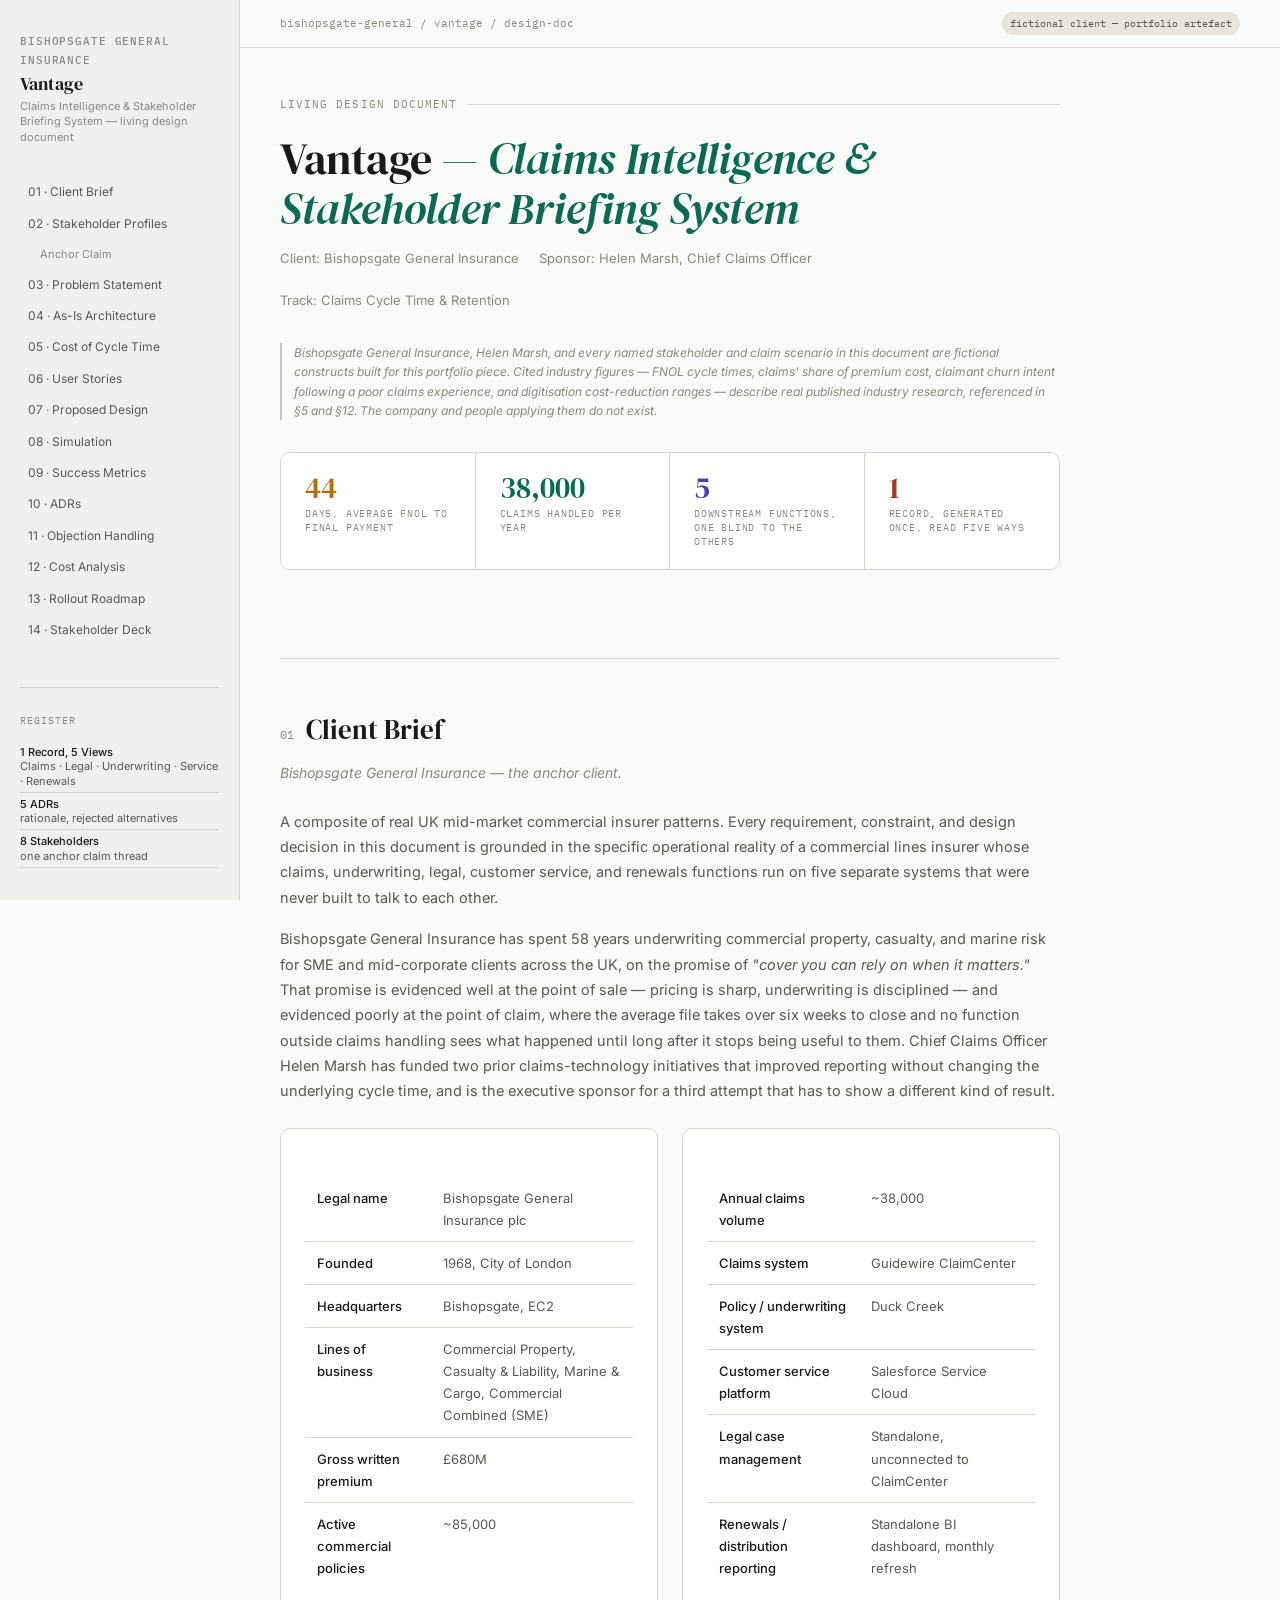
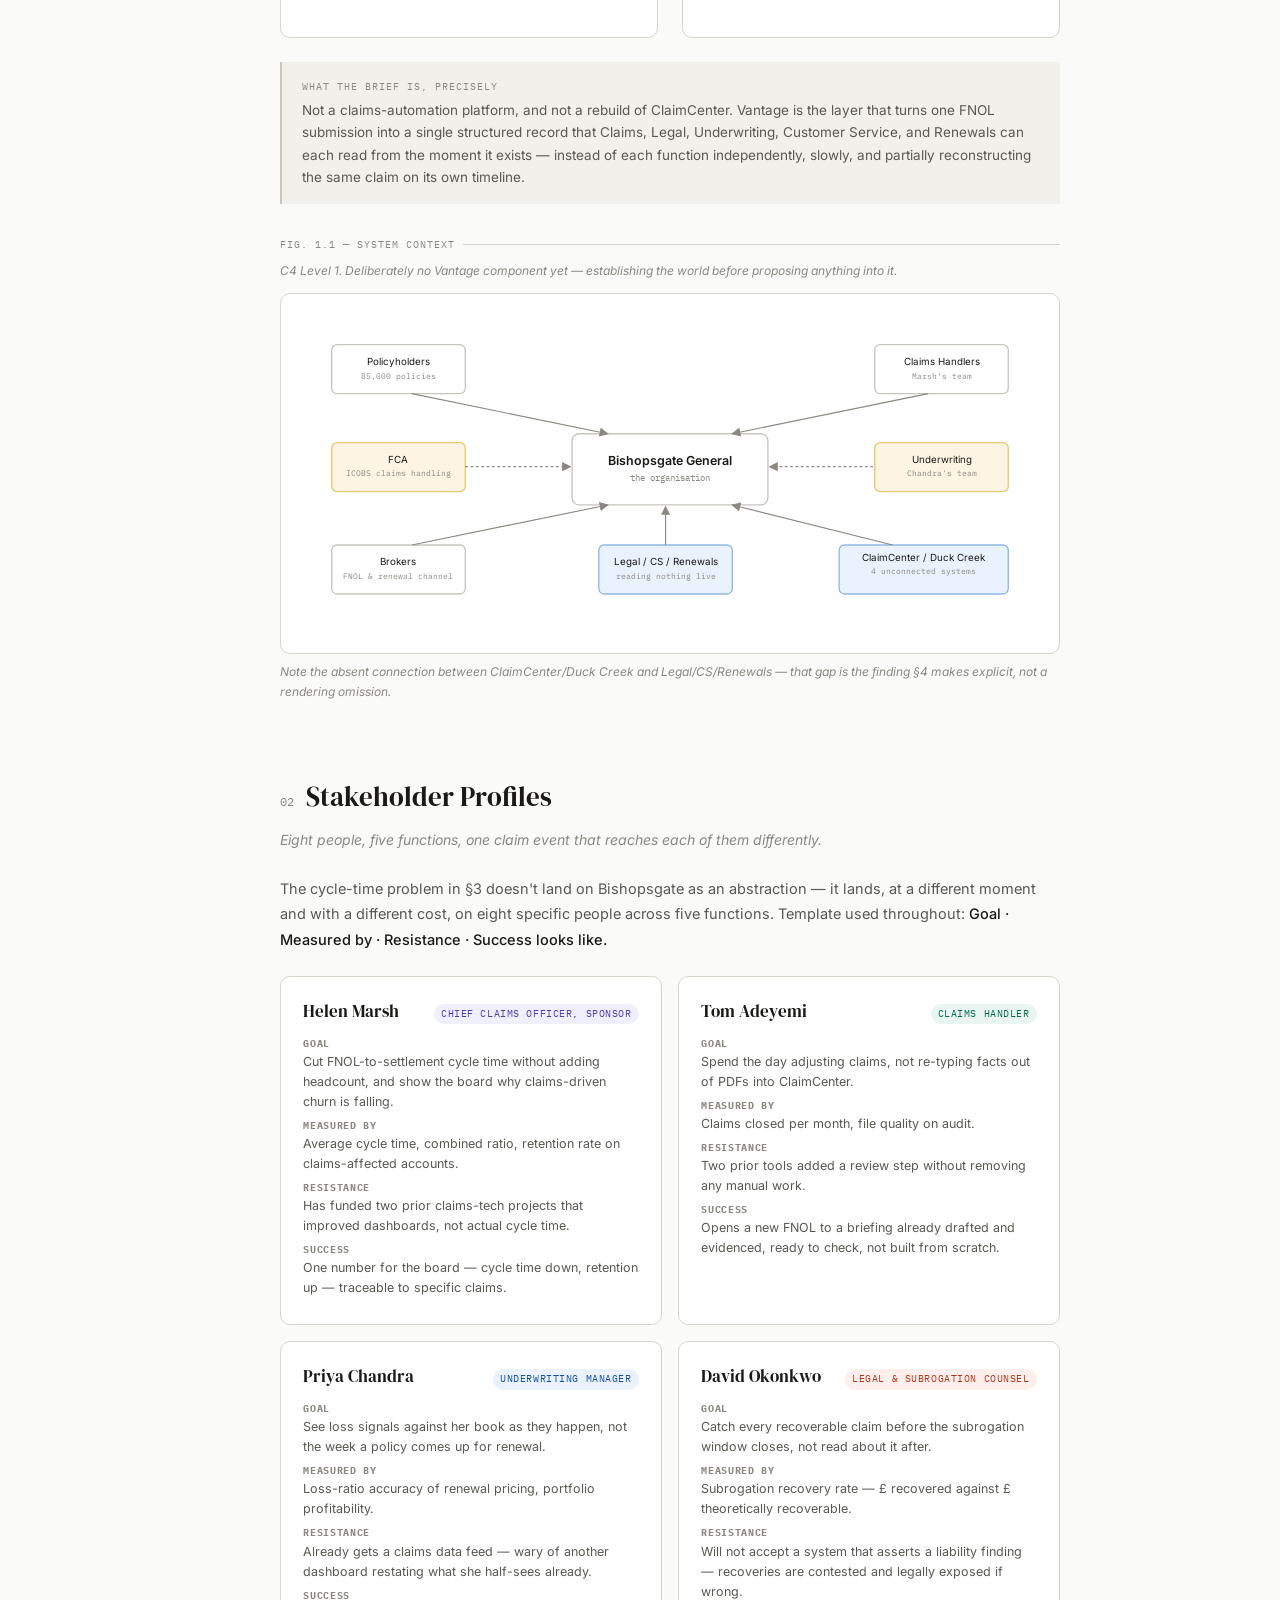
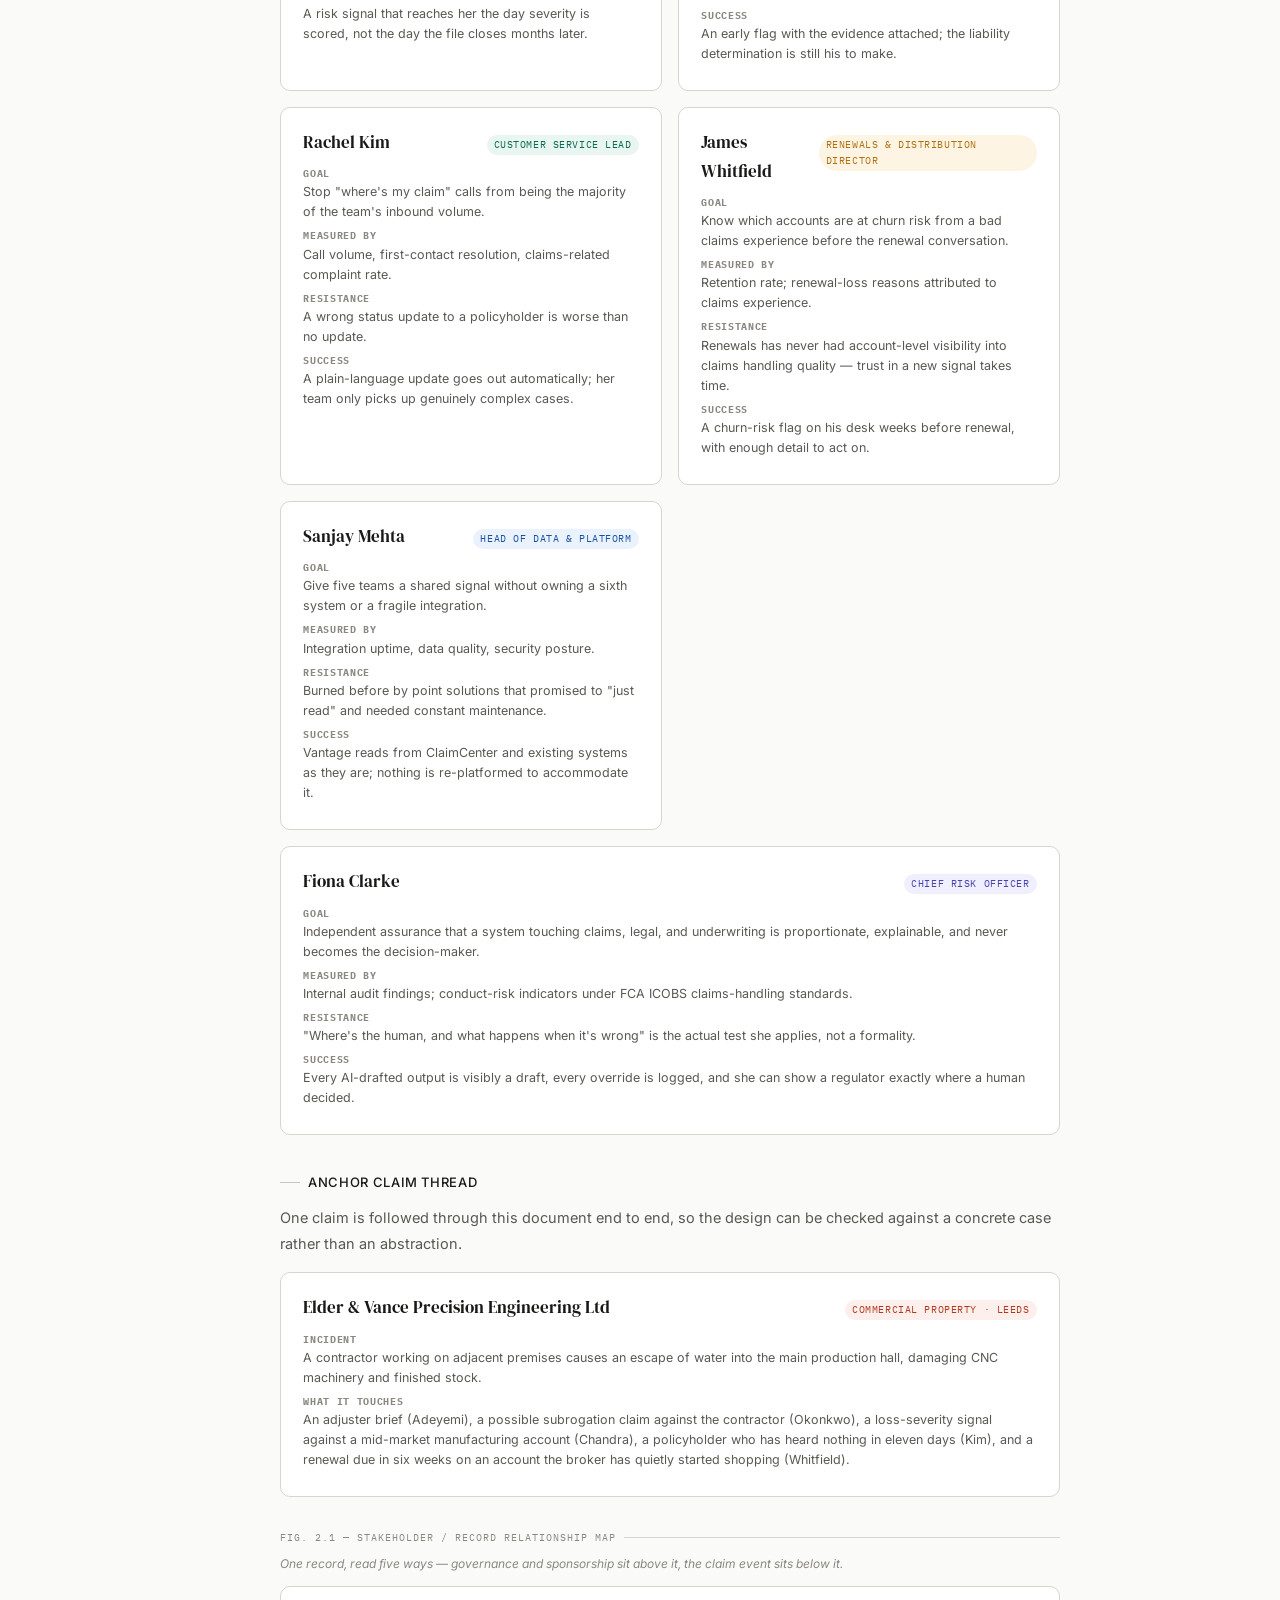
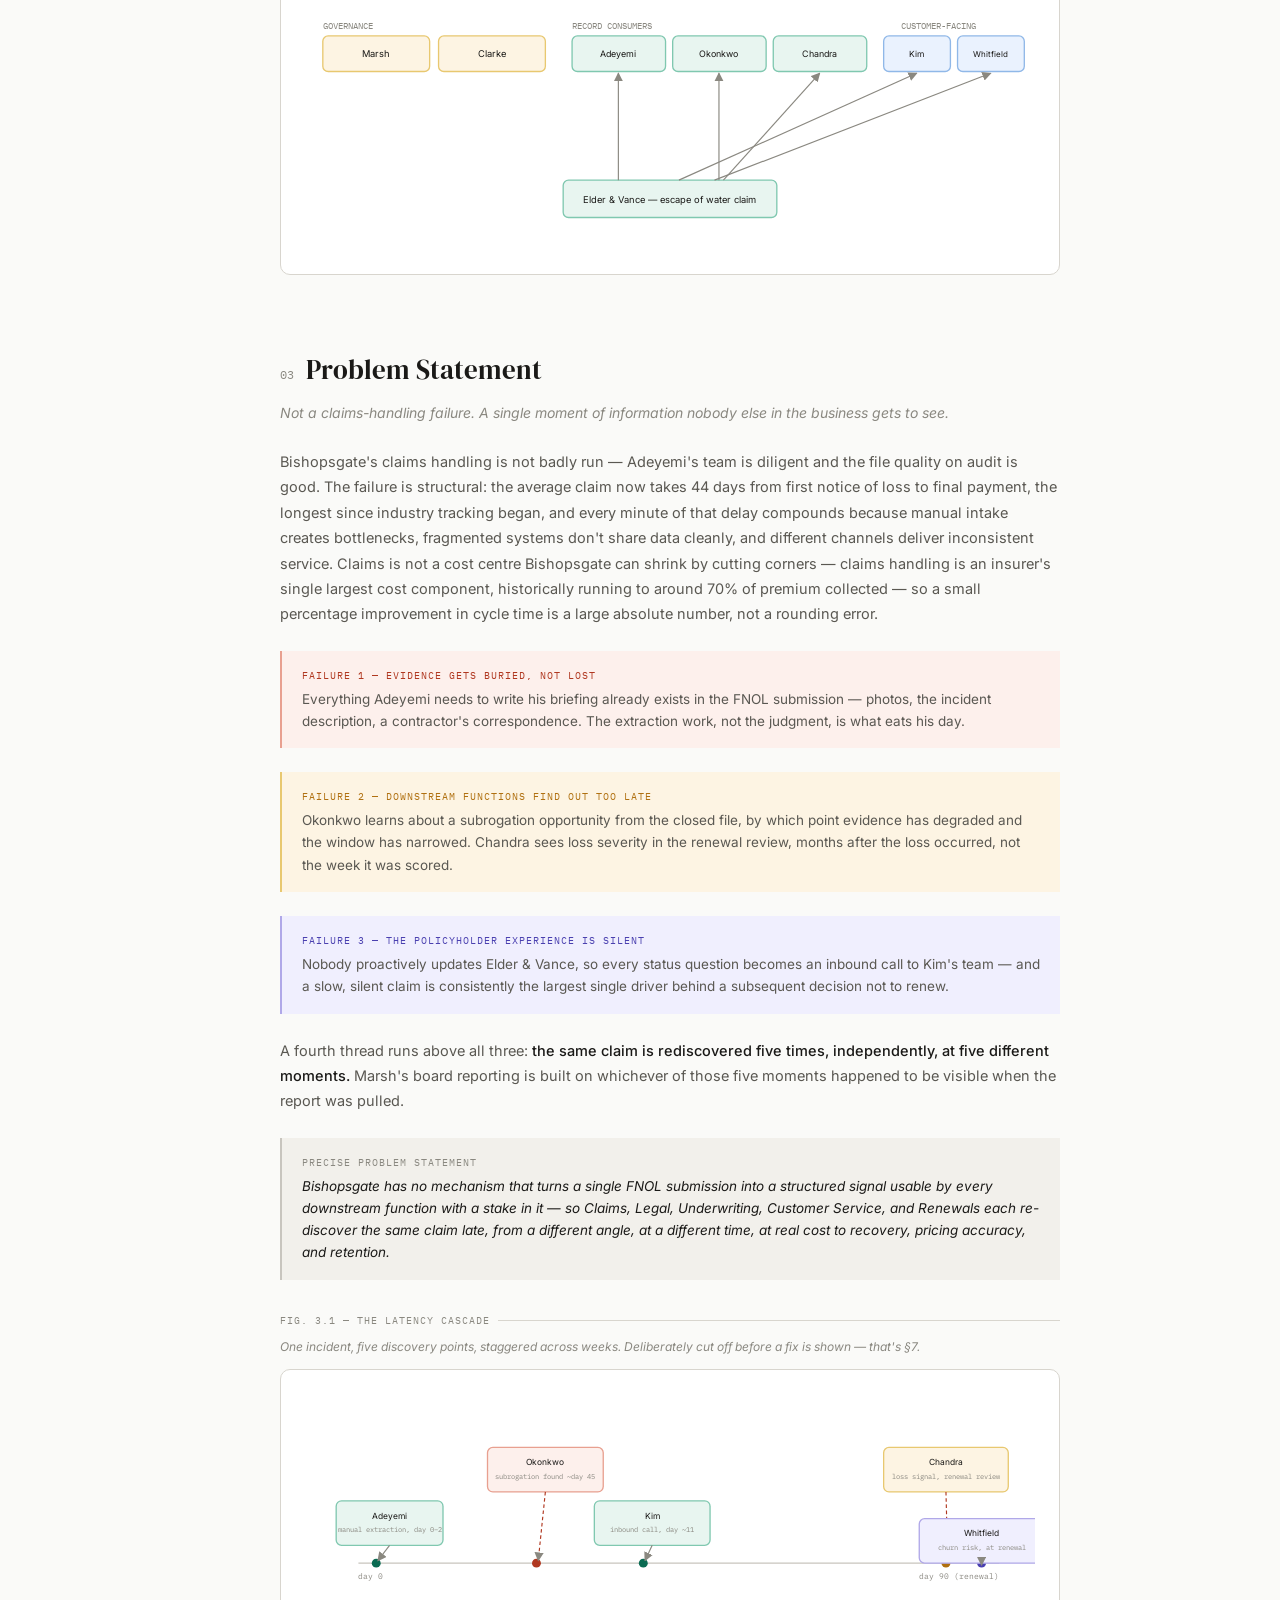
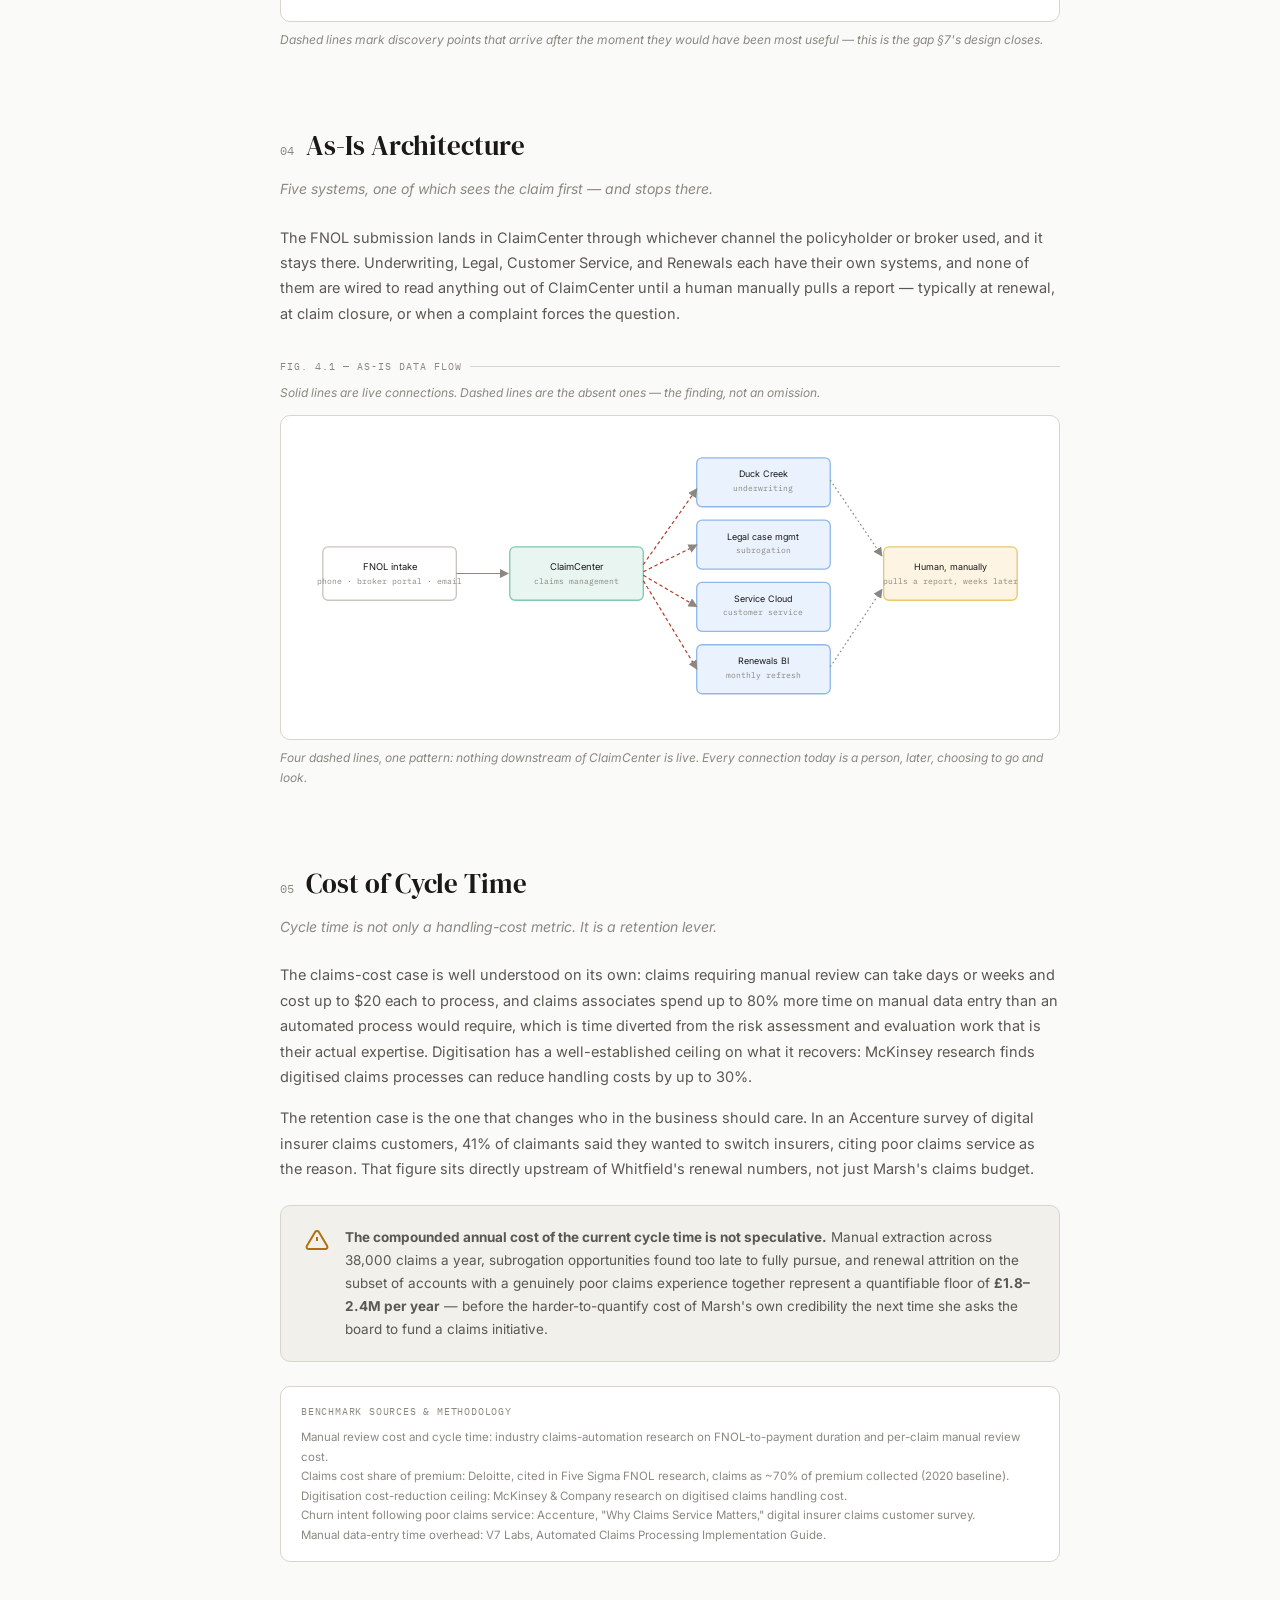
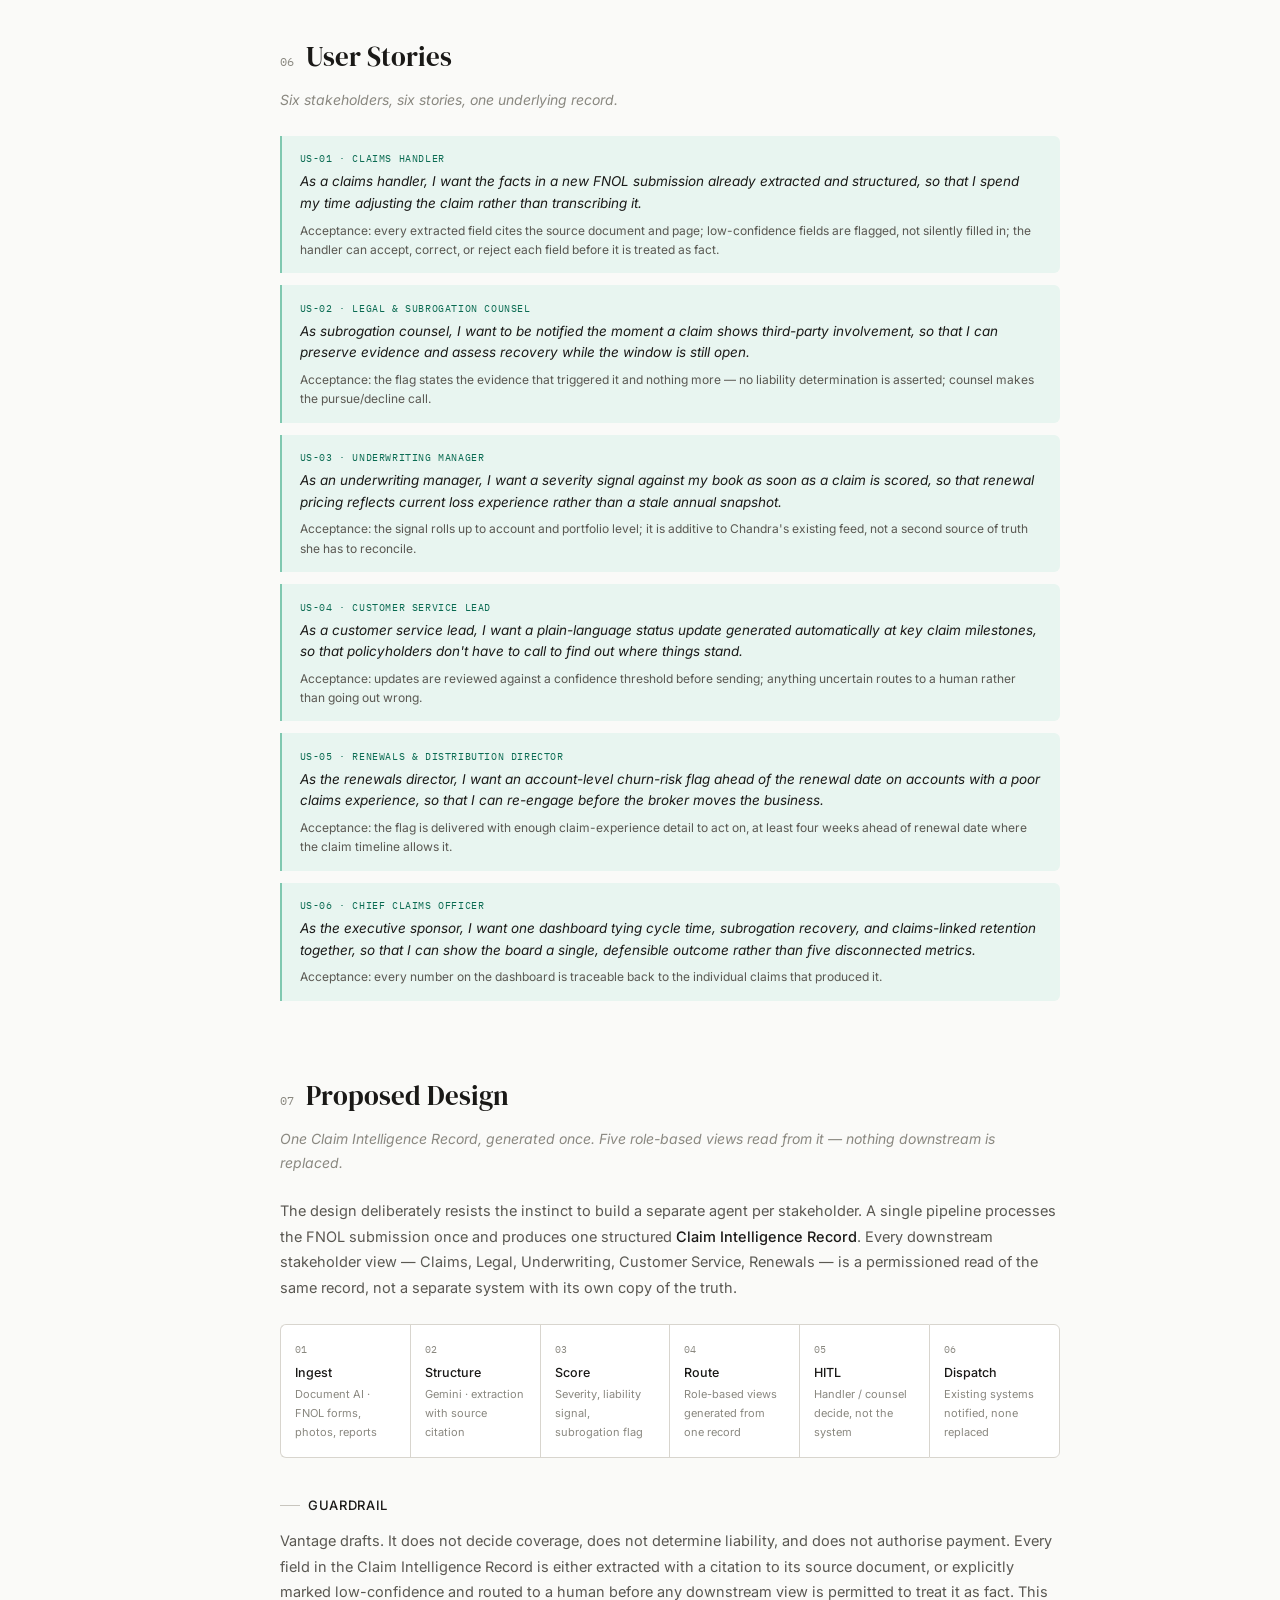
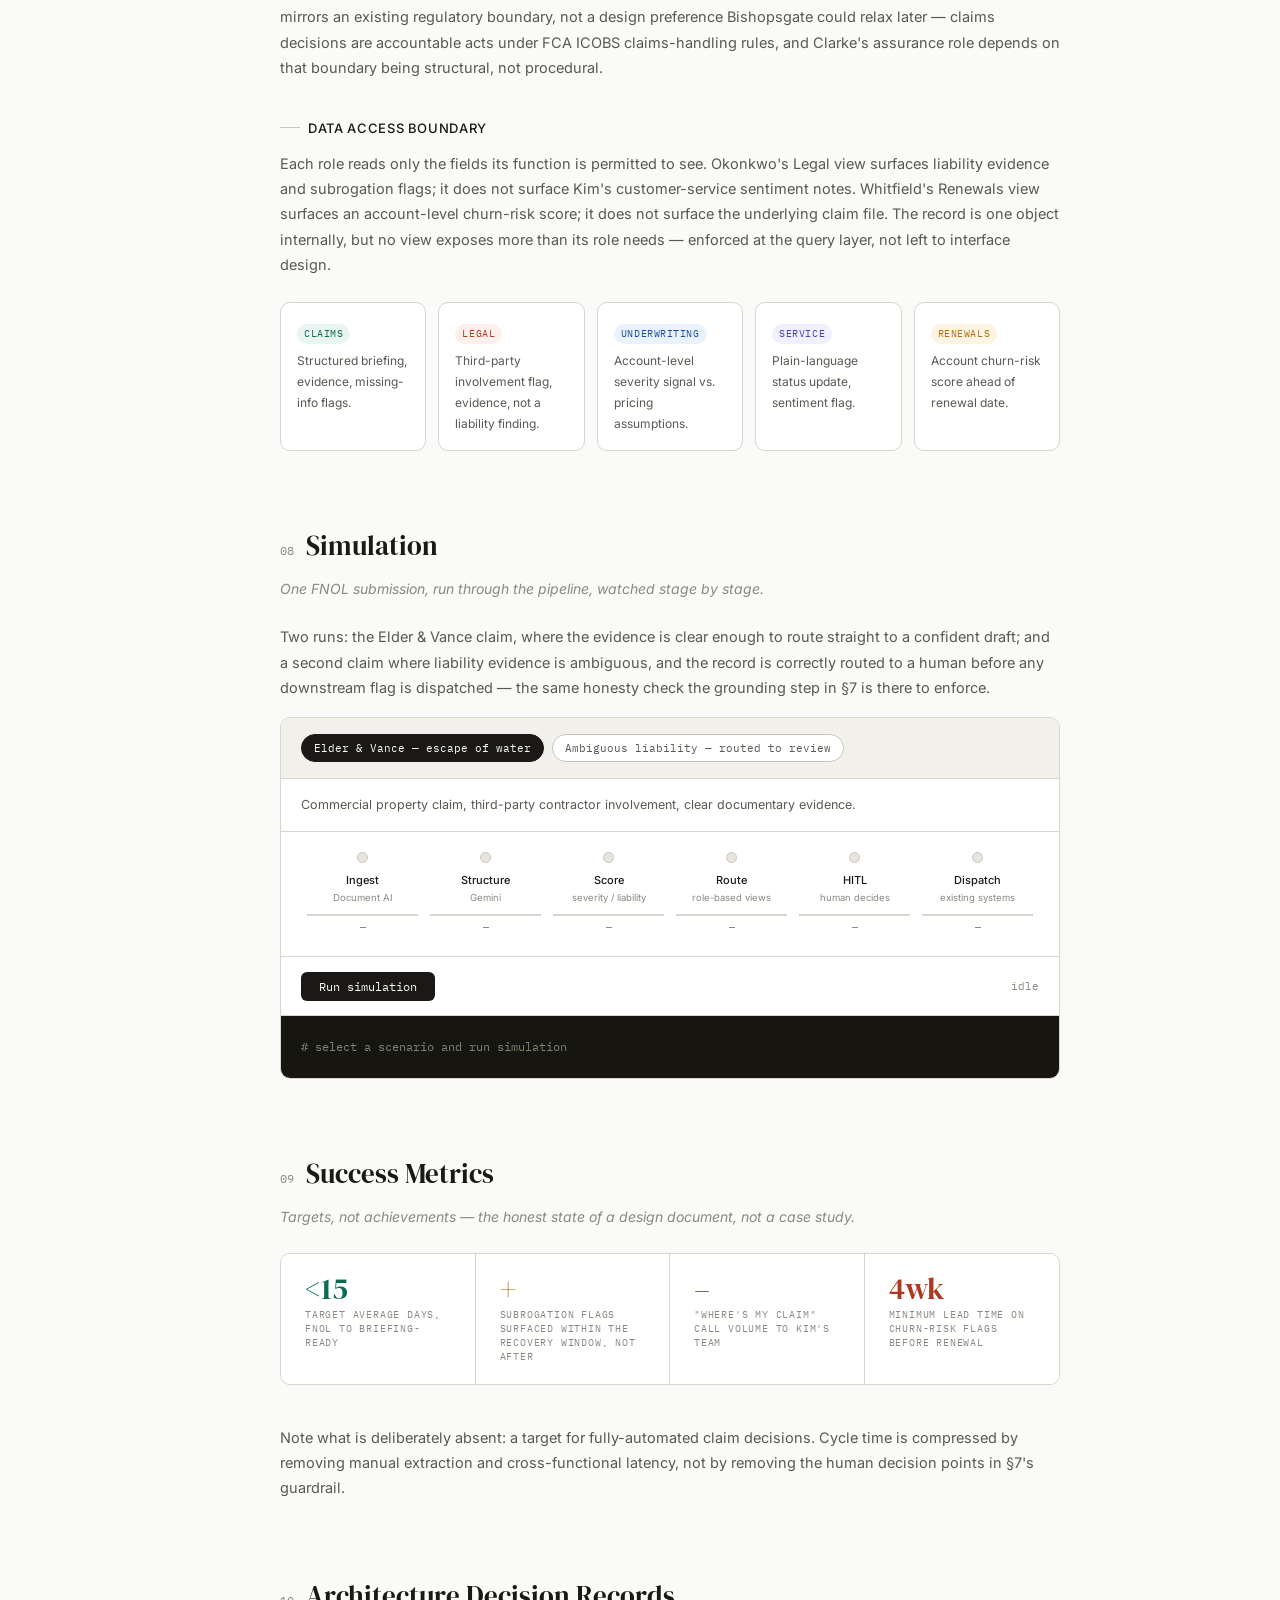
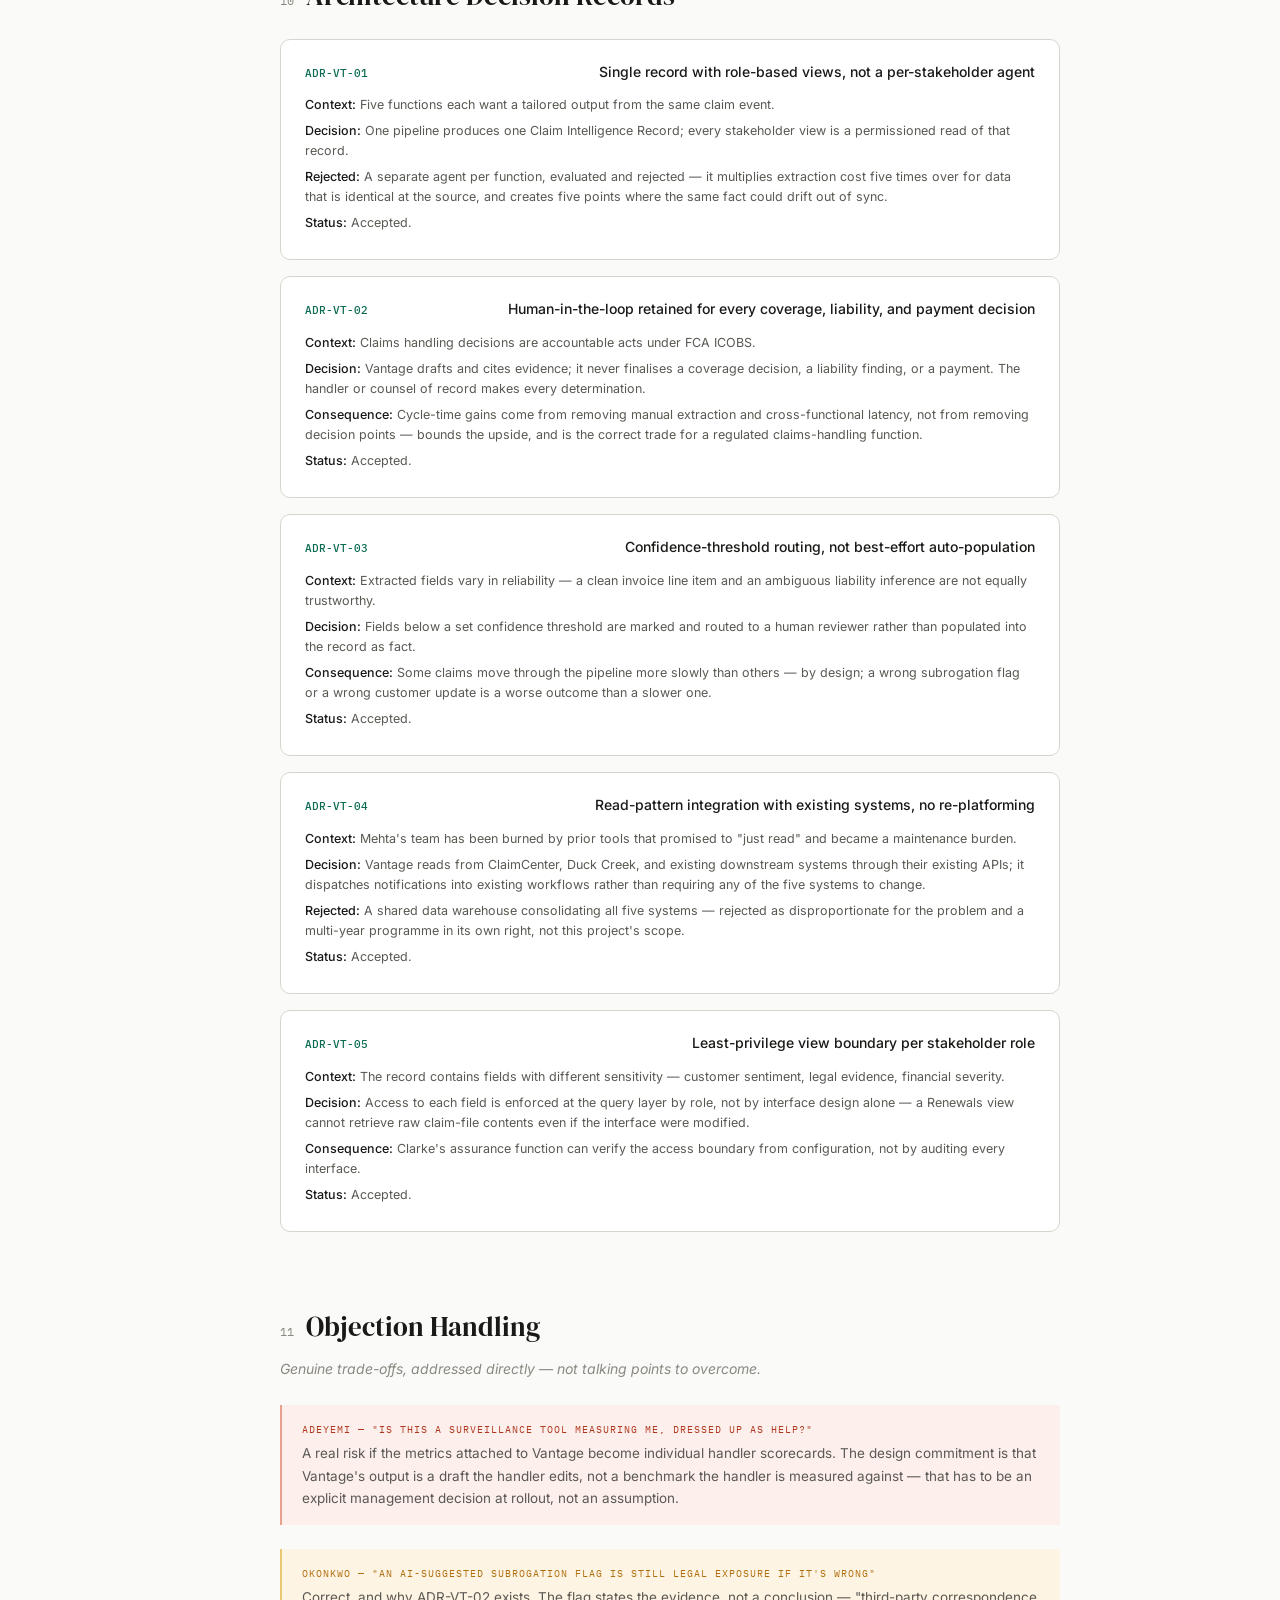
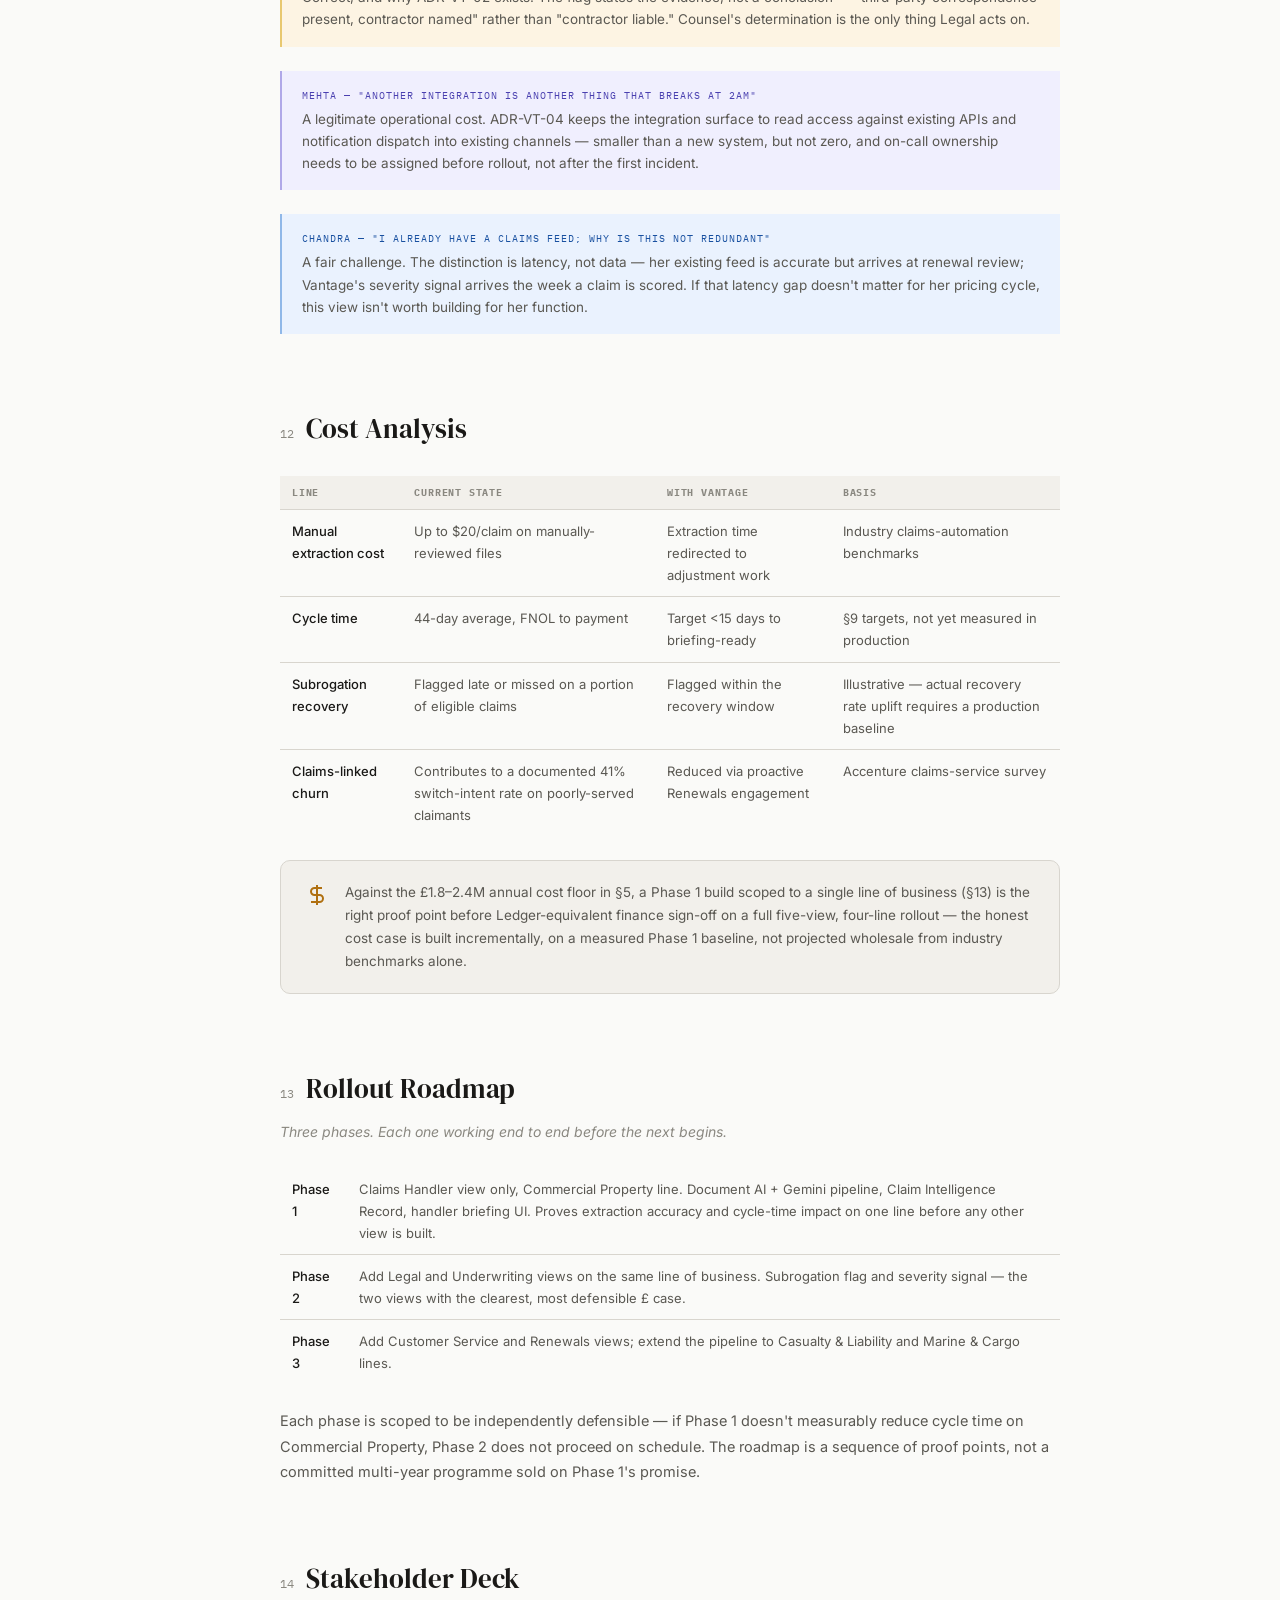
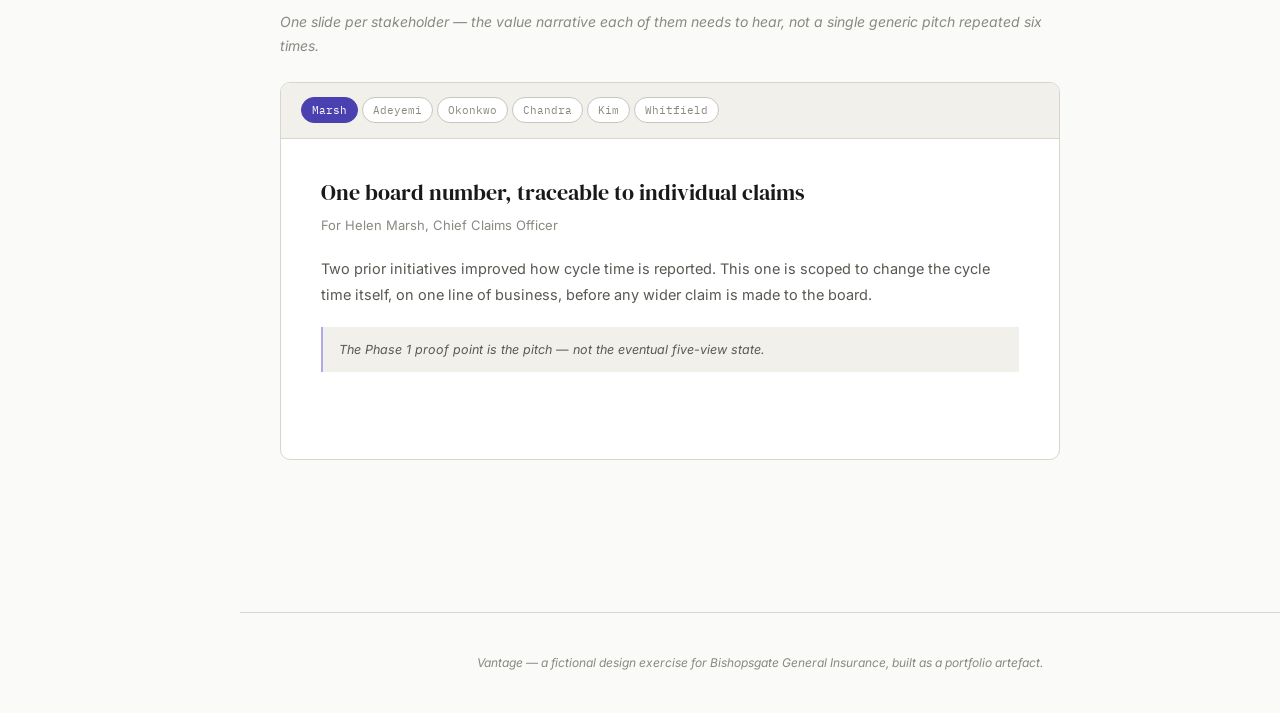
==== index.html @ 404e110b "update index" ====
<!DOCTYPE html>
<html lang="en">
<head>
<meta charset="UTF-8"/>
<meta name="viewport" content="width=device-width, initial-scale=1.0"/>
<title>Vantage — Claims Intelligence &amp; Stakeholder Briefing System for Bishopsgate General Insurance</title>
<link rel="preconnect" href="https://fonts.googleapis.com"/>
<link rel="preconnect" href="https://fonts.gstatic.com" crossorigin/>
<link href="https://fonts.googleapis.com/css2?family=DM+Serif+Display:ital@0;1&family=IBM+Plex+Mono:wght@400;500&family=Inter:wght@400;500&display=swap" rel="stylesheet"/>
<style>
:root {
  --bg: #fafaf8; --bg2: #f2f0eb; --bg3: #e8e5de;
  --text: #1a1917; --text2: #5a5852; --text3: #8a8880;
  --border: #d8d5ce; --border2: #c8c5be;
  --amber: #b07010; --amber-bg: #fdf4e3; --amber-border: #e8c870;
  --teal: #0a6b52; --teal-bg: #e8f5f0; --teal-border: #80c8b0;
  --purple: #4a40b0; --purple-bg: #f0effe; --purple-border: #b0a8e8;
  --coral: #b03820; --coral-bg: #fdf0ec; --coral-border: #e8a090;
  --blue: #1850a0; --blue-bg: #eaf2fe; --blue-border: #90b8e8;
  --serif: 'DM Serif Display', Georgia, serif;
  --mono: 'IBM Plex Mono', monospace;
  --sans: 'Inter', system-ui, sans-serif;
  --r: 6px; --r-lg: 10px;
}
* { box-sizing: border-box; margin: 0; padding: 0; }
body { font-family: var(--sans); background: var(--bg); color: var(--text); font-size: 15px; line-height: 1.7; }
.page-wrap { display: grid; grid-template-columns: 240px 1fr; min-height: 100vh; }

/* SIDEBAR */
.sidebar { position: sticky; top: 0; height: 100vh; overflow-y: auto; background: var(--bg2); border-right: 1px solid var(--border); padding: 2rem 1.25rem; display: flex; flex-direction: column; gap: 0; }
.sidebar-logo { font-family: var(--mono); font-size: 11px; font-weight: 500; color: var(--text3); letter-spacing: 0.08em; text-transform: uppercase; margin-bottom: 0.25rem; }
.sidebar-project { font-family: var(--serif); font-size: 18px; color: var(--text); margin-bottom: 0.25rem; line-height: 1.2; }
.sidebar-sub { font-size: 11px; color: var(--text3); margin-bottom: 2rem; line-height: 1.4; }
.sidebar-nav { list-style: none; display: flex; flex-direction: column; gap: 1px; }
.sidebar-nav a { display: block; font-size: 12px; color: var(--text2); text-decoration: none; padding: 5px 8px; border-radius: var(--r); transition: background 0.15s, color 0.15s; }
.sidebar-nav a:hover { background: var(--bg3); color: var(--text); }
.sidebar-nav a.active { background: var(--text); color: var(--bg); }
.sidebar-nav .sub { padding-left: 20px; font-size: 11px; color: var(--text3); }
.sidebar-nav .sub:hover { color: var(--text2); }
.sidebar-divider { height: 1px; background: var(--border); margin: 1rem 0; }
.stack-block { margin-top: auto; padding-top: 1.5rem; border-top: 1px solid var(--border); }
.stack-title { font-family: var(--mono); font-size: 10px; text-transform: uppercase; letter-spacing: 0.1em; color: var(--text3); margin-bottom: 0.75rem; }
.stack-item { font-size: 11px; color: var(--text2); padding: 4px 0; border-bottom: 1px solid var(--border); line-height: 1.3; }
.stack-item strong { display: block; color: var(--text); font-weight: 500; font-size: 11px; }

/* MAIN */
.main { padding: 0; }
.topbar { display: flex; align-items: center; justify-content: space-between; padding: 0.75rem 2.5rem; border-bottom: 1px solid var(--border); position: sticky; top: 0; background: rgba(250,250,248,0.95); backdrop-filter: blur(8px); z-index: 100; }
.topbar-breadcrumb { font-family: var(--mono); font-size: 11px; color: var(--text3); }
.topbar-right { display: flex; align-items: center; gap: 16px; }
.topbar-tag { font-family: var(--mono); font-size: 10px; padding: 3px 8px; background: var(--bg3); border-radius: 99px; color: var(--text2); }

.content { padding: 3rem 2.5rem 5rem; max-width: 860px; }

/* HEADER */
.doc-header { margin-bottom: 3rem; padding-bottom: 3rem; border-bottom: 1px solid var(--border); }
.doc-eyebrow { display: flex; align-items: center; gap: 12px; font-family: var(--mono); font-size: 10.5px; color: var(--text3); text-transform: uppercase; letter-spacing: 0.1em; margin-bottom: 1.25rem; }
.doc-eyebrow::after { content: ''; flex: 1; height: 1px; background: var(--border); }
.doc-title { font-family: var(--serif); font-size: clamp(28px, 4vw, 44px); font-weight: 400; line-height: 1.15; letter-spacing: -0.01em; color: var(--text); margin-bottom: 0.75rem; }
.doc-title em { font-style: italic; color: var(--teal); }
.doc-byline { font-size: 13px; color: var(--text3); display: flex; gap: 20px; flex-wrap: wrap; margin-bottom: 2rem; }
.doc-disclaimer { font-size: 12px; color: var(--text3); font-style: italic; border-left: 2px solid var(--border2); padding-left: 12px; margin-bottom: 2rem; line-height: 1.6; }

/* STAT GRID */
.stat-grid { display: grid; grid-template-columns: repeat(4, 1fr); gap: 0; border: 1px solid var(--border); border-radius: var(--r-lg); overflow: hidden; margin: 0 0 2.5rem; }
.stat-cell { padding: 1.25rem 1.5rem; border-right: 1px solid var(--border); background: white; }
.stat-cell:last-child { border-right: none; }
.stat-value { font-family: var(--serif); font-size: 30px; font-weight: 400; line-height: 1; margin-bottom: 4px; }
.stat-value.amber { color: var(--amber); }
.stat-value.teal { color: var(--teal); }
.stat-value.purple { color: var(--purple); }
.stat-value.coral { color: var(--coral); }
.stat-label { font-family: var(--mono); font-size: 10px; color: var(--text3); text-transform: uppercase; letter-spacing: 0.08em; line-height: 1.4; }

/* SECTIONS */
.section { margin-bottom: 4.5rem; scroll-margin-top: 90px; }
.section-heading { font-family: var(--serif); font-size: 27px; font-weight: 400; color: var(--text); margin-bottom: 1.25rem; display: flex; align-items: baseline; gap: 12px; }
.section-num { font-family: var(--mono); font-size: 12px; color: var(--text3); }
.section-kicker { font-style: italic; color: var(--text3); font-size: 14px; margin: -0.75rem 0 1.5rem; }
.subsection-heading { font-family: var(--sans); font-size: 13px; font-weight: 500; color: var(--text); margin: 2.25rem 0 0.75rem; text-transform: uppercase; letter-spacing: 0.05em; display: flex; align-items: center; gap: 8px; scroll-margin-top: 90px; }
.subsection-heading::before { content: ''; display: block; width: 20px; height: 1px; background: var(--border2); }
.body-text { font-size: 14.5px; line-height: 1.75; color: var(--text2); margin-bottom: 1rem; }
.body-text strong { color: var(--text); font-weight: 500; }
.body-text code { font-family: var(--mono); font-size: 12px; background: var(--bg3); padding: 1px 5px; border-radius: 3px; color: var(--text); }
.body-text a { color: var(--teal); }

/* CALLOUT */
.callout { border-left: 2px solid var(--border2); padding: 1rem 1.25rem; margin: 1.5rem 0; background: var(--bg2); }
.callout.amber { border-color: var(--amber-border); background: var(--amber-bg); }
.callout.teal { border-color: var(--teal-border); background: var(--teal-bg); }
.callout.purple { border-color: var(--purple-border); background: var(--purple-bg); }
.callout.blue { border-color: var(--blue-border); background: var(--blue-bg); }
.callout.coral { border-color: var(--coral-border); background: var(--coral-bg); }
.callout-label { font-family: var(--mono); font-size: 10px; text-transform: uppercase; letter-spacing: 0.1em; color: var(--text3); margin-bottom: 4px; }
.callout.amber .callout-label { color: var(--amber); }
.callout.teal .callout-label { color: var(--teal); }
.callout.purple .callout-label { color: var(--purple); }
.callout.blue .callout-label { color: var(--blue); }
.callout.coral .callout-label { color: var(--coral); }
.callout-body { font-size: 13.5px; line-height: 1.65; color: var(--text2); }
.callout-body em { color: var(--text); font-style: italic; }

/* FIGURE */
.figure { margin: 2rem 0; }
.figure-label { font-family: var(--mono); font-size: 10px; text-transform: uppercase; letter-spacing: 0.1em; color: var(--text3); margin-bottom: 0.5rem; display: flex; align-items: center; gap: 8px; }
.figure-label::after { content: ''; flex: 1; height: 1px; background: var(--border); }
.figure-sublabel { font-size: 12px; color: var(--text3); font-style: italic; margin-bottom: 0.75rem; }
.figure-body { border: 1px solid var(--border); border-radius: var(--r-lg); background: white; padding: 1.5rem; overflow-x: auto; }
.figure-note { font-size: 12px; color: var(--text3); margin-top: 0.5rem; font-style: italic; }

/* TABLES */
.comp-table { width: 100%; border-collapse: collapse; font-size: 13px; margin: 1.5rem 0; }
.comp-table th { font-family: var(--mono); font-size: 10px; text-transform: uppercase; letter-spacing: 0.08em; color: var(--text3); padding: 8px 12px; border-bottom: 1px solid var(--border); text-align: left; background: var(--bg2); }
.comp-table td { padding: 10px 12px; border-bottom: 1px solid var(--border); color: var(--text2); vertical-align: top; }
.comp-table td:first-child { font-weight: 500; color: var(--text); }
.comp-table tr:last-child td { border-bottom: none; }
.comp-table .highlight td { background: var(--teal-bg); }
.comp-table .dotted td { background: var(--amber-bg); }
.badge { font-family: var(--mono); font-size: 10px; padding: 2px 7px; border-radius: 99px; }
.badge.amber { background: var(--amber-bg); color: var(--amber); border: 1px solid var(--amber-border); }
.badge.teal { background: var(--teal-bg); color: var(--teal); border: 1px solid var(--teal-border); }
.badge.gray { background: var(--bg3); color: var(--text3); border: 1px solid var(--border); }
.badge.red { background: var(--coral-bg); color: var(--coral); border: 1px solid var(--coral-border); }
.badge.purple { background: var(--purple-bg); color: var(--purple); border: 1px solid var(--purple-border); }

/* PERSONA / STAKEHOLDER CARDS */
.card-grid { display: grid; grid-template-columns: repeat(2, 1fr); gap: 1rem; margin: 1.5rem 0; }
.p-card { border: 1px solid var(--border); border-radius: var(--r-lg); background: white; padding: 1.25rem 1.4rem; scroll-margin-top: 90px; }
.p-card-head { display: flex; justify-content: space-between; align-items: baseline; margin-bottom: 0.6rem; }
.p-card-name { font-family: var(--serif); font-size: 17px; color: var(--text); }
.p-card-tag { font-family: var(--mono); font-size: 9.5px; text-transform: uppercase; letter-spacing: 0.06em; padding: 2px 7px; border-radius: 99px; }
.p-card-field { font-size: 12.5px; line-height: 1.6; margin-bottom: 6px; color: var(--text2); }
.p-card-field strong { display: block; font-family: var(--mono); font-size: 9.5px; text-transform: uppercase; letter-spacing: 0.07em; color: var(--text3); margin-bottom: 1px; }

/* ADR CARDS */
.adr-card { border: 1px solid var(--border); border-radius: var(--r-lg); background: white; padding: 1.25rem 1.5rem; margin-bottom: 1rem; scroll-margin-top: 90px; }
.adr-head { display: flex; justify-content: space-between; align-items: baseline; margin-bottom: 0.75rem; flex-wrap: wrap; gap: 8px; }
.adr-id { font-family: var(--mono); font-size: 11px; color: var(--teal); font-weight: 500; }
.adr-title { font-family: var(--sans); font-size: 14px; font-weight: 500; color: var(--text); }
.adr-row { font-size: 12.5px; line-height: 1.6; color: var(--text2); margin-bottom: 6px; }
.adr-row strong { color: var(--text); font-weight: 500; }

/* USER STORY CARDS */
.us-card { border-left: 2px solid var(--teal-border); background: var(--teal-bg); border-radius: 0 var(--r) var(--r) 0; padding: 0.9rem 1.1rem; margin-bottom: 0.75rem; }
.us-id { font-family: var(--mono); font-size: 10px; color: var(--teal); text-transform: uppercase; letter-spacing: 0.06em; margin-bottom: 4px; }
.us-story { font-size: 13.5px; color: var(--text); line-height: 1.6; margin-bottom: 6px; font-style: italic; }
.us-ac { font-size: 12px; color: var(--text2); line-height: 1.6; }

/* PIPELINE / AGENTS STRIP */
.pipeline-steps { display: flex; gap: 0; margin: 1.5rem 0; align-items: stretch; }
.pipe-step { flex: 1; border: 1px solid var(--border); border-right: none; padding: 1rem 0.875rem; background: white; position: relative; }
.pipe-step:last-child { border-right: 1px solid var(--border); border-radius: 0 var(--r) var(--r) 0; }
.pipe-step:first-child { border-radius: var(--r) 0 0 var(--r); }
.pipe-num { font-family: var(--mono); font-size: 10px; color: var(--text3); margin-bottom: 4px; }
.pipe-name { font-family: var(--sans); font-size: 12.5px; font-weight: 500; color: var(--text); margin-bottom: 2px; }
.pipe-owner { font-size: 11px; color: var(--text3); }

/* SIMULATOR */
.sim-box { border: 1px solid var(--border); border-radius: var(--r-lg); background: white; overflow: hidden; }
.sim-scenarios { display: flex; gap: 8px; padding: 1rem 1.25rem; border-bottom: 1px solid var(--border); flex-wrap: wrap; background: var(--bg2); }
.scenario-btn { font-family: var(--mono); font-size: 11px; padding: 6px 12px; border: 1px solid var(--border2); border-radius: 99px; background: white; color: var(--text2); cursor: pointer; transition: all 0.15s; }
.scenario-btn:hover { border-color: var(--teal-border); color: var(--teal); }
.scenario-btn.active { background: var(--text); color: var(--bg); border-color: var(--text); }
.sim-desc { padding: 1rem 1.25rem; font-size: 12.5px; color: var(--text2); line-height: 1.6; border-bottom: 1px solid var(--border); }
.sim-stages { display: flex; padding: 1.25rem; gap: 0; border-bottom: 1px solid var(--border); }
.sim-stage { flex: 1; text-align: center; position: relative; padding: 0 6px; }
.stage-dot { width: 11px; height: 11px; border-radius: 50%; background: var(--bg3); border: 1px solid var(--border2); margin: 0 auto 8px; transition: all 0.2s; }
.stage-dot.running { background: var(--amber); border-color: var(--amber); animation: pulse 0.8s infinite; }
.stage-dot.done { background: var(--teal); border-color: var(--teal); }
.stage-dot.blocked { background: var(--coral); border-color: var(--coral); }
@keyframes pulse { 0%,100% { opacity:1; } 50% { opacity:0.4; } }
.stage-name { font-family: var(--sans); font-size: 11px; font-weight: 500; color: var(--text); }
.stage-owner { font-size: 9.5px; color: var(--text3); margin-top: 1px; }
.stage-bar { height: 2px; background: var(--border); margin-top: 8px; overflow: hidden; }
.stage-bar-fill { height: 100%; width: 0; background: var(--teal); transition: width 0.4s; }
.stage-timing { font-family: var(--mono); font-size: 9.5px; color: var(--text3); margin-top: 4px; }
.stage-timing.done { color: var(--teal); }
.sim-controls { display: flex; align-items: center; justify-content: space-between; padding: 0.9rem 1.25rem; border-bottom: 1px solid var(--border); }
.run-btn { font-family: var(--mono); font-size: 12px; padding: 7px 18px; background: var(--text); color: var(--bg); border: none; border-radius: var(--r); cursor: pointer; }
.run-btn:disabled { opacity: 0.5; cursor: not-allowed; }
.sim-status { font-family: var(--mono); font-size: 11px; color: var(--text3); }
.sim-status.running { color: var(--amber); }
.sim-status.done { color: var(--teal); }
.sim-output { font-family: var(--mono); font-size: 12px; line-height: 1.8; padding: 1.25rem; background: #16150f; color: #d8d5ce; max-height: 340px; overflow-y: auto; }
.out-line { display: block; }
.out-comment { color: #7a8570; }
.out-warn { color: #d8a84a; }
.out-key { color: #8ba8c8; }
.out-val { color: #d8d5ce; }

/* CAROUSEL (Stakeholder Deck) */
.carousel { border: 1px solid var(--border); border-radius: var(--r-lg); background: white; overflow: hidden; }
.carousel-nav { display: flex; gap: 4px; padding: 0.9rem 1.25rem; border-bottom: 1px solid var(--border); background: var(--bg2); overflow-x: auto; }
.slide-btn { font-family: var(--mono); font-size: 10.5px; padding: 5px 10px; border: 1px solid var(--border2); border-radius: 99px; background: white; color: var(--text3); cursor: pointer; white-space: nowrap; }
.slide-btn.active { background: var(--purple); color: white; border-color: var(--purple); }
.slide-panel { display: none; padding: 2.5rem; min-height: 320px; }
.slide-panel.active { display: block; }
.slide-headline { font-family: var(--serif); font-size: 22px; color: var(--text); margin-bottom: 0.5rem; line-height: 1.25; }
.slide-sub { font-size: 13px; color: var(--text3); margin-bottom: 1.25rem; }
.slide-note { font-size: 12.5px; color: var(--text2); background: var(--bg2); border-left: 2px solid var(--purple-border); padding: 0.75rem 1rem; margin-top: 1.25rem; font-style: italic; }

/* COST CARD */
.cost-summary { display: flex; gap: 1rem; align-items: flex-start; border: 1px solid var(--border); border-radius: var(--r-lg); background: var(--bg2); padding: 1.25rem 1.5rem; margin: 1.5rem 0; }
.cost-summary-icon { color: var(--amber); flex-shrink: 0; margin-top: 2px; }
.cost-summary-body { font-size: 13.5px; line-height: 1.7; color: var(--text2); }
.sources-note { margin: 1.5rem 0; padding: 1rem 1.25rem; border: 1px solid var(--border); border-radius: var(--r-lg); background: white; }
.sources-note-label { font-family: var(--mono); font-size: 10px; text-transform: uppercase; letter-spacing: 0.08em; color: var(--text3); margin-bottom: 0.5rem; }
.sources-note-body { font-size: 11.5px; color: var(--text3); line-height: 1.7; }

/* DIAGRAM SVG helpers */
.dbox { fill: white; stroke: var(--border2); stroke-width: 1.5; }
.dbox-agent { fill: var(--teal-bg); stroke: var(--teal-border); stroke-width: 1.5; }
.dbox-ext { fill: var(--blue-bg); stroke: var(--blue-border); stroke-width: 1.5; }
.dbox-reg { fill: var(--amber-bg); stroke: var(--amber-border); stroke-width: 1.5; }
.dtext { font-family: 'Inter', sans-serif; fill: var(--text); }
.dtext-sm { font-family: 'IBM Plex Mono', monospace; fill: var(--text3); }
.darrow { stroke: var(--text3); stroke-width: 1.3; fill: none; marker-end: url(#arrow); }
.darrow-dash { stroke: var(--coral); stroke-width: 1.3; fill: none; stroke-dasharray: 4 3; marker-end: url(#arrow); }

footer.doc-footer { border-top: 1px solid var(--border); padding: 2.5rem; text-align: center; font-size: 12px; color: var(--text3); font-style: italic; }

@media (max-width: 900px) {
  .page-wrap { grid-template-columns: 1fr; }
  .sidebar { position: relative; height: auto; }
  .card-grid { grid-template-columns: 1fr; }
  .stat-grid { grid-template-columns: repeat(2,1fr); }
}
</style>
</head>
<body>
<div class="page-wrap">

<nav class="sidebar">
  <div class="sidebar-logo">Bishopsgate General Insurance</div>
  <div class="sidebar-project">Vantage</div>
  <div class="sidebar-sub">Claims Intelligence &amp; Stakeholder Briefing System — living design document</div>
  <ul class="sidebar-nav">
    <li><a href="#s1">01 · Client Brief</a></li>
    <li><a href="#s2">02 · Stakeholder Profiles</a></li>
    <li><a href="#s2-anchor" class="sub">Anchor Claim</a></li>
    <li><a href="#s3">03 · Problem Statement</a></li>
    <li><a href="#s4">04 · As-Is Architecture</a></li>
    <li><a href="#s5">05 · Cost of Cycle Time</a></li>
    <li><a href="#s6">06 · User Stories</a></li>
    <li><a href="#s7">07 · Proposed Design</a></li>
    <li><a href="#s8">08 · Simulation</a></li>
    <li><a href="#s9">09 · Success Metrics</a></li>
    <li><a href="#s10">10 · ADRs</a></li>
    <li><a href="#s11">11 · Objection Handling</a></li>
    <li><a href="#s12">12 · Cost Analysis</a></li>
    <li><a href="#s13">13 · Rollout Roadmap</a></li>
    <li><a href="#s14">14 · Stakeholder Deck</a></li>
  </ul>
  <div class="stack-block">
    <div class="stack-title">Register</div>
    <div class="stack-item"><strong>1 Record, 5 Views</strong>Claims · Legal · Underwriting · Service · Renewals</div>
    <div class="stack-item"><strong>5 ADRs</strong>rationale, rejected alternatives</div>
    <div class="stack-item"><strong>8 Stakeholders</strong>one anchor claim thread</div>
  </div>
</nav>

<div class="main">
  <div class="topbar">
    <div class="topbar-breadcrumb">bishopsgate-general / vantage / design-doc</div>
    <div class="topbar-right"><span class="topbar-tag">fictional client — portfolio artefact</span></div>
  </div>

  <div class="content">

  <header class="doc-header" id="top">
    <div class="doc-eyebrow">Living design document</div>
    <h1 class="doc-title">Vantage <em>— Claims Intelligence &amp;<br/>Stakeholder Briefing System</em></h1>
    <div class="doc-byline">
      <span>Client: Bishopsgate General Insurance</span>
      <span>Sponsor: Helen Marsh, Chief Claims Officer</span>
      <span>Track: Claims Cycle Time &amp; Retention</span>
    </div>
    <div class="doc-disclaimer">Bishopsgate General Insurance, Helen Marsh, and every named stakeholder and claim scenario in this document are fictional constructs built for this portfolio piece. Cited industry figures — FNOL cycle times, claims' share of premium cost, claimant churn intent following a poor claims experience, and digitisation cost-reduction ranges — describe real published industry research, referenced in §5 and §12. The company and people applying them do not exist.</div>
    <div class="stat-grid">
      <div class="stat-cell"><div class="stat-value amber">44</div><div class="stat-label">Days, average FNOL to final payment</div></div>
      <div class="stat-cell"><div class="stat-value teal">38,000</div><div class="stat-label">Claims handled per year</div></div>
      <div class="stat-cell"><div class="stat-value purple">5</div><div class="stat-label">Downstream functions, one blind to the others</div></div>
      <div class="stat-cell"><div class="stat-value coral">1</div><div class="stat-label">Record, generated once, read five ways</div></div>
    </div>
  </header>

  <!-- ============ SECTION 1 ============ -->
  <section class="section" id="s1">
    <h2 class="section-heading"><span class="section-num">01</span> Client Brief</h2>
    <p class="section-kicker">Bishopsgate General Insurance — the anchor client.</p>

    <p class="body-text">A composite of real UK mid-market commercial insurer patterns. Every requirement, constraint, and design decision in this document is grounded in the specific operational reality of a commercial lines insurer whose claims, underwriting, legal, customer service, and renewals functions run on five separate systems that were never built to talk to each other.</p>

    <p class="body-text">Bishopsgate General Insurance has spent 58 years underwriting commercial property, casualty, and marine risk for SME and mid-corporate clients across the UK, on the promise of <em>"cover you can rely on when it matters."</em> That promise is evidenced well at the point of sale — pricing is sharp, underwriting is disciplined — and evidenced poorly at the point of claim, where the average file takes over six weeks to close and no function outside claims handling sees what happened until long after it stops being useful to them. Chief Claims Officer Helen Marsh has funded two prior claims-technology initiatives that improved reporting without changing the underlying cycle time, and is the executive sponsor for a third attempt that has to show a different kind of result.</p>

    <div style="display:grid; grid-template-columns:1fr 1fr; gap:1.5rem; margin:1.5rem 0;">
      <div class="figure-body">
        <table class="comp-table">
          <tr><td>Legal name</td><td>Bishopsgate General Insurance plc</td></tr>
          <tr><td>Founded</td><td>1968, City of London</td></tr>
          <tr><td>Headquarters</td><td>Bishopsgate, EC2</td></tr>
          <tr><td>Lines of business</td><td>Commercial Property, Casualty &amp; Liability, Marine &amp; Cargo, Commercial Combined (SME)</td></tr>
          <tr><td>Gross written premium</td><td>£680M</td></tr>
          <tr><td>Active commercial policies</td><td>~85,000</td></tr>
        </table>
      </div>
      <div class="figure-body">
        <table class="comp-table">
          <tr><td>Annual claims volume</td><td>~38,000</td></tr>
          <tr><td>Claims system</td><td>Guidewire ClaimCenter</td></tr>
          <tr><td>Policy / underwriting system</td><td>Duck Creek</td></tr>
          <tr><td>Customer service platform</td><td>Salesforce Service Cloud</td></tr>
          <tr><td>Legal case management</td><td>Standalone, unconnected to ClaimCenter</td></tr>
          <tr><td>Renewals / distribution reporting</td><td>Standalone BI dashboard, monthly refresh</td></tr>
        </table>
      </div>
    </div>

    <div class="callout">
      <div class="callout-label">What the brief is, precisely</div>
      <div class="callout-body">Not a claims-automation platform, and not a rebuild of ClaimCenter. Vantage is the layer that turns one FNOL submission into a single structured record that Claims, Legal, Underwriting, Customer Service, and Renewals can each read from the moment it exists — instead of each function independently, slowly, and partially reconstructing the same claim on its own timeline.</div>
    </div>

    <div class="figure">
      <div class="figure-label">Fig. 1.1 — System Context</div>
      <div class="figure-sublabel">C4 Level 1. Deliberately no Vantage component yet — establishing the world before proposing anything into it.</div>
      <div class="figure-body">
        <svg viewBox="0 0 820 340" width="100%">
          <defs><marker id="arrow" markerWidth="8" markerHeight="8" refX="7" refY="4" orient="auto"><path d="M0,0 L8,4 L0,8 Z" fill="var(--text3)"/></marker></defs>
          <rect x="300" y="130" width="220" height="80" rx="8" class="dbox" stroke-width="2"/>
          <text x="410" y="165" text-anchor="middle" class="dtext" font-size="14" font-weight="600">Bishopsgate General</text>
          <text x="410" y="183" text-anchor="middle" class="dtext-sm" font-size="10">the organisation</text>

          <rect x="30" y="30" width="150" height="55" rx="6" class="dbox"/>
          <text x="105" y="53" text-anchor="middle" class="dtext" font-size="11">Policyholders</text>
          <text x="105" y="68" text-anchor="middle" class="dtext-sm" font-size="9">85,000 policies</text>
          <path d="M120,85 L340,130" class="darrow"/>

          <rect x="30" y="255" width="150" height="55" rx="6" class="dbox"/>
          <text x="105" y="278" text-anchor="middle" class="dtext" font-size="11">Brokers</text>
          <text x="105" y="293" text-anchor="middle" class="dtext-sm" font-size="9">FNOL &amp; renewal channel</text>
          <path d="M120,255 L340,210" class="darrow"/>

          <rect x="640" y="30" width="150" height="55" rx="6" class="dbox"/>
          <text x="715" y="53" text-anchor="middle" class="dtext" font-size="11">Claims Handlers</text>
          <text x="715" y="68" text-anchor="middle" class="dtext-sm" font-size="9">Marsh's team</text>
          <path d="M700,85 L480,130" class="darrow"/>

          <rect x="600" y="255" width="190" height="55" rx="6" class="dbox-ext"/>
          <text x="695" y="273" text-anchor="middle" class="dtext" font-size="11">ClaimCenter / Duck Creek</text>
          <text x="695" y="288" text-anchor="middle" class="dtext-sm" font-size="9">4 unconnected systems</text>
          <path d="M660,255 L480,210" class="darrow"/>

          <rect x="330" y="255" width="150" height="55" rx="6" class="dbox-ext"/>
          <text x="405" y="278" text-anchor="middle" class="dtext" font-size="11">Legal / CS / Renewals</text>
          <text x="405" y="293" text-anchor="middle" class="dtext-sm" font-size="9">reading nothing live</text>
          <path d="M405,255 L405,212" class="darrow"/>

          <rect x="30" y="140" width="150" height="55" rx="6" class="dbox-reg"/>
          <text x="105" y="163" text-anchor="middle" class="dtext" font-size="11">FCA</text>
          <text x="105" y="178" text-anchor="middle" class="dtext-sm" font-size="9">ICOBS claims handling</text>
          <path d="M180,167 L298,167" class="darrow" stroke-dasharray="3 3"/>

          <rect x="640" y="140" width="150" height="55" rx="6" class="dbox-reg"/>
          <text x="715" y="163" text-anchor="middle" class="dtext" font-size="11">Underwriting</text>
          <text x="715" y="178" text-anchor="middle" class="dtext-sm" font-size="9">Chandra's team</text>
          <path d="M638,167 L522,167" class="darrow" stroke-dasharray="3 3"/>
        </svg>
      </div>
      <div class="figure-note">Note the absent connection between ClaimCenter/Duck Creek and Legal/CS/Renewals — that gap is the finding §4 makes explicit, not a rendering omission.</div>
    </div>
  </section>

  <!-- ============ SECTION 2 ============ -->
  <section class="section" id="s2">
    <h2 class="section-heading"><span class="section-num">02</span> Stakeholder Profiles</h2>
    <p class="section-kicker">Eight people, five functions, one claim event that reaches each of them differently.</p>
    <p class="body-text">The cycle-time problem in §3 doesn't land on Bishopsgate as an abstraction — it lands, at a different moment and with a different cost, on eight specific people across five functions. Template used throughout: <strong>Goal · Measured by · Resistance · Success looks like.</strong></p>

    <div class="card-grid">
      <div class="p-card" id="p-marsh"><div class="p-card-head"><span class="p-card-name">Helen Marsh</span><span class="p-card-tag" style="background:var(--purple-bg);color:var(--purple)">Chief Claims Officer, Sponsor</span></div>
        <div class="p-card-field"><strong>Goal</strong>Cut FNOL-to-settlement cycle time without adding headcount, and show the board why claims-driven churn is falling.</div>
        <div class="p-card-field"><strong>Measured by</strong>Average cycle time, combined ratio, retention rate on claims-affected accounts.</div>
        <div class="p-card-field"><strong>Resistance</strong>Has funded two prior claims-tech projects that improved dashboards, not actual cycle time.</div>
        <div class="p-card-field"><strong>Success</strong>One number for the board — cycle time down, retention up — traceable to specific claims.</div></div>

      <div class="p-card" id="p-adeyemi"><div class="p-card-head"><span class="p-card-name">Tom Adeyemi</span><span class="p-card-tag" style="background:var(--teal-bg);color:var(--teal)">Claims Handler</span></div>
        <div class="p-card-field"><strong>Goal</strong>Spend the day adjusting claims, not re-typing facts out of PDFs into ClaimCenter.</div>
        <div class="p-card-field"><strong>Measured by</strong>Claims closed per month, file quality on audit.</div>
        <div class="p-card-field"><strong>Resistance</strong>Two prior tools added a review step without removing any manual work.</div>
        <div class="p-card-field"><strong>Success</strong>Opens a new FNOL to a briefing already drafted and evidenced, ready to check, not built from scratch.</div></div>

      <div class="p-card" id="p-chandra"><div class="p-card-head"><span class="p-card-name">Priya Chandra</span><span class="p-card-tag" style="background:var(--blue-bg);color:var(--blue)">Underwriting Manager</span></div>
        <div class="p-card-field"><strong>Goal</strong>See loss signals against her book as they happen, not the week a policy comes up for renewal.</div>
        <div class="p-card-field"><strong>Measured by</strong>Loss-ratio accuracy of renewal pricing, portfolio profitability.</div>
        <div class="p-card-field"><strong>Resistance</strong>Already gets a claims data feed — wary of another dashboard restating what she half-sees already.</div>
        <div class="p-card-field"><strong>Success</strong>A risk signal that reaches her the day severity is scored, not the day the file closes months later.</div></div>

      <div class="p-card" id="p-okonkwo"><div class="p-card-head"><span class="p-card-name">David Okonkwo</span><span class="p-card-tag" style="background:var(--coral-bg);color:var(--coral)">Legal &amp; Subrogation Counsel</span></div>
        <div class="p-card-field"><strong>Goal</strong>Catch every recoverable claim before the subrogation window closes, not read about it after.</div>
        <div class="p-card-field"><strong>Measured by</strong>Subrogation recovery rate — £ recovered against £ theoretically recoverable.</div>
        <div class="p-card-field"><strong>Resistance</strong>Will not accept a system that asserts a liability finding — recoveries are contested and legally exposed if wrong.</div>
        <div class="p-card-field"><strong>Success</strong>An early flag with the evidence attached; the liability determination is still his to make.</div></div>

      <div class="p-card" id="p-kim"><div class="p-card-head"><span class="p-card-name">Rachel Kim</span><span class="p-card-tag" style="background:var(--teal-bg);color:var(--teal)">Customer Service Lead</span></div>
        <div class="p-card-field"><strong>Goal</strong>Stop "where's my claim" calls from being the majority of the team's inbound volume.</div>
        <div class="p-card-field"><strong>Measured by</strong>Call volume, first-contact resolution, claims-related complaint rate.</div>
        <div class="p-card-field"><strong>Resistance</strong>A wrong status update to a policyholder is worse than no update.</div>
        <div class="p-card-field"><strong>Success</strong>A plain-language update goes out automatically; her team only picks up genuinely complex cases.</div></div>

      <div class="p-card" id="p-whitfield"><div class="p-card-head"><span class="p-card-name">James Whitfield</span><span class="p-card-tag" style="background:var(--amber-bg);color:var(--amber)">Renewals &amp; Distribution Director</span></div>
        <div class="p-card-field"><strong>Goal</strong>Know which accounts are at churn risk from a bad claims experience before the renewal conversation.</div>
        <div class="p-card-field"><strong>Measured by</strong>Retention rate; renewal-loss reasons attributed to claims experience.</div>
        <div class="p-card-field"><strong>Resistance</strong>Renewals has never had account-level visibility into claims handling quality — trust in a new signal takes time.</div>
        <div class="p-card-field"><strong>Success</strong>A churn-risk flag on his desk weeks before renewal, with enough detail to act on.</div></div>

      <div class="p-card" id="p-mehta"><div class="p-card-head"><span class="p-card-name">Sanjay Mehta</span><span class="p-card-tag" style="background:var(--blue-bg);color:var(--blue)">Head of Data &amp; Platform</span></div>
        <div class="p-card-field"><strong>Goal</strong>Give five teams a shared signal without owning a sixth system or a fragile integration.</div>
        <div class="p-card-field"><strong>Measured by</strong>Integration uptime, data quality, security posture.</div>
        <div class="p-card-field"><strong>Resistance</strong>Burned before by point solutions that promised to "just read" and needed constant maintenance.</div>
        <div class="p-card-field"><strong>Success</strong>Vantage reads from ClaimCenter and existing systems as they are; nothing is re-platformed to accommodate it.</div></div>

      <div class="p-card" id="p-clarke" style="grid-column:span 2"><div class="p-card-head"><span class="p-card-name">Fiona Clarke</span><span class="p-card-tag" style="background:var(--purple-bg);color:var(--purple)">Chief Risk Officer</span></div>
        <div class="p-card-field"><strong>Goal</strong>Independent assurance that a system touching claims, legal, and underwriting is proportionate, explainable, and never becomes the decision-maker.</div>
        <div class="p-card-field"><strong>Measured by</strong>Internal audit findings; conduct-risk indicators under FCA ICOBS claims-handling standards.</div>
        <div class="p-card-field"><strong>Resistance</strong>"Where's the human, and what happens when it's wrong" is the actual test she applies, not a formality.</div>
        <div class="p-card-field"><strong>Success</strong>Every AI-drafted output is visibly a draft, every override is logged, and she can show a regulator exactly where a human decided.</div></div>
    </div>

    <h3 class="subsection-heading" id="s2-anchor">Anchor Claim Thread</h3>
    <p class="body-text">One claim is followed through this document end to end, so the design can be checked against a concrete case rather than an abstraction.</p>
    <div class="p-card" style="margin-bottom:1.5rem;">
      <div class="p-card-head"><span class="p-card-name">Elder &amp; Vance Precision Engineering Ltd</span><span class="p-card-tag" style="background:var(--coral-bg);color:var(--coral)">Commercial Property · Leeds</span></div>
      <div class="p-card-field"><strong>Incident</strong>A contractor working on adjacent premises causes an escape of water into the main production hall, damaging CNC machinery and finished stock.</div>
      <div class="p-card-field"><strong>What it touches</strong>An adjuster brief (Adeyemi), a possible subrogation claim against the contractor (Okonkwo), a loss-severity signal against a mid-market manufacturing account (Chandra), a policyholder who has heard nothing in eleven days (Kim), and a renewal due in six weeks on an account the broker has quietly started shopping (Whitfield).</div>
    </div>

    <div class="figure">
      <div class="figure-label">Fig. 2.1 — Stakeholder / Record Relationship Map</div>
      <div class="figure-sublabel">One record, read five ways — governance and sponsorship sit above it, the claim event sits below it.</div>
      <div class="figure-body">
        <svg viewBox="0 0 820 260" width="100%">
          <text x="20" y="20" class="dtext-sm" font-size="10">GOVERNANCE</text>
          <rect x="20" y="28" width="120" height="40" rx="6" class="dbox-reg"/><text x="80" y="52" text-anchor="middle" class="dtext" font-size="10.5">Marsh</text>
          <rect x="150" y="28" width="120" height="40" rx="6" class="dbox-reg"/><text x="210" y="52" text-anchor="middle" class="dtext" font-size="10.5">Clarke</text>
          <text x="300" y="20" class="dtext-sm" font-size="10">RECORD CONSUMERS</text>
          <rect x="300" y="28" width="105" height="40" rx="6" class="dbox-agent"/><text x="352" y="52" text-anchor="middle" class="dtext" font-size="10">Adeyemi</text>
          <rect x="413" y="28" width="105" height="40" rx="6" class="dbox-agent"/><text x="465" y="52" text-anchor="middle" class="dtext" font-size="10">Okonkwo</text>
          <rect x="526" y="28" width="105" height="40" rx="6" class="dbox-agent"/><text x="578" y="52" text-anchor="middle" class="dtext" font-size="10">Chandra</text>
          <text x="670" y="20" class="dtext-sm" font-size="10">CUSTOMER-FACING</text>
          <rect x="650" y="28" width="75" height="40" rx="6" class="dbox-ext"/><text x="687" y="52" text-anchor="middle" class="dtext" font-size="9.5">Kim</text>
          <rect x="733" y="28" width="75" height="40" rx="6" class="dbox-ext"/><text x="770" y="52" text-anchor="middle" class="dtext" font-size="9">Whitfield</text>

          <rect x="290" y="190" width="240" height="42" rx="6" class="dbox" style="fill:var(--teal-bg);stroke:var(--teal-border)"/><text x="410" y="216" text-anchor="middle" class="dtext" font-size="10.5">Elder &amp; Vance — escape of water claim</text>

          <path d="M352,190 L352,70" class="darrow"/>
          <path d="M465,190 L465,70" class="darrow"/>
          <path d="M470,190 L578,70" class="darrow"/>
          <path d="M420,190 L687,70" class="darrow"/>
          <path d="M460,190 L770,70" class="darrow"/>
        </svg>
      </div>
    </div>
  </section>

  <!-- ============ SECTION 3 ============ -->
  <section class="section" id="s3">
    <h2 class="section-heading"><span class="section-num">03</span> Problem Statement</h2>
    <p class="section-kicker">Not a claims-handling failure. A single moment of information nobody else in the business gets to see.</p>
    <p class="body-text">Bishopsgate's claims handling is not badly run — Adeyemi's team is diligent and the file quality on audit is good. The failure is structural: the average claim now takes 44 days from first notice of loss to final payment, the longest since industry tracking began, and every minute of that delay compounds because manual intake creates bottlenecks, fragmented systems don't share data cleanly, and different channels deliver inconsistent service. Claims is not a cost centre Bishopsgate can shrink by cutting corners — claims handling is an insurer's single largest cost component, historically running to around 70% of premium collected — so a small percentage improvement in cycle time is a large absolute number, not a rounding error.</p>

    <div class="callout coral">
      <div class="callout-label">Failure 1 — Evidence gets buried, not lost</div>
      <div class="callout-body">Everything Adeyemi needs to write his briefing already exists in the FNOL submission — photos, the incident description, a contractor's correspondence. The extraction work, not the judgment, is what eats his day.</div>
    </div>
    <div class="callout amber">
      <div class="callout-label">Failure 2 — Downstream functions find out too late</div>
      <div class="callout-body">Okonkwo learns about a subrogation opportunity from the closed file, by which point evidence has degraded and the window has narrowed. Chandra sees loss severity in the renewal review, months after the loss occurred, not the week it was scored.</div>
    </div>
    <div class="callout purple">
      <div class="callout-label">Failure 3 — The policyholder experience is silent</div>
      <div class="callout-body">Nobody proactively updates Elder &amp; Vance, so every status question becomes an inbound call to Kim's team — and a slow, silent claim is consistently the largest single driver behind a subsequent decision not to renew.</div>
    </div>

    <p class="body-text">A fourth thread runs above all three: <strong>the same claim is rediscovered five times, independently, at five different moments.</strong> Marsh's board reporting is built on whichever of those five moments happened to be visible when the report was pulled.</p>

    <div class="callout">
      <div class="callout-label">Precise problem statement</div>
      <div class="callout-body"><em>Bishopsgate has no mechanism that turns a single FNOL submission into a structured signal usable by every downstream function with a stake in it — so Claims, Legal, Underwriting, Customer Service, and Renewals each re-discover the same claim late, from a different angle, at a different time, at real cost to recovery, pricing accuracy, and retention.</em></div>
    </div>

    <div class="figure">
      <div class="figure-label">Fig. 3.1 — The Latency Cascade</div>
      <div class="figure-sublabel">One incident, five discovery points, staggered across weeks. Deliberately cut off before a fix is shown — that's §7.</div>
      <div class="figure-body">
        <svg viewBox="0 0 820 220" width="100%">
          <line x1="60" y1="190" x2="780" y2="190" stroke="var(--border2)" stroke-width="1.5"/>
          <text x="60" y="208" class="dtext-sm" font-size="9">day 0</text>
          <text x="780" y="208" class="dtext-sm" font-size="9" text-anchor="end">day 90 (renewal)</text>

          <circle cx="80" cy="190" r="5" fill="var(--teal)"/>
          <rect x="35" y="120" width="120" height="50" rx="6" class="dbox" style="fill:var(--teal-bg);stroke:var(--teal-border)"/>
          <text x="95" y="140" text-anchor="middle" class="dtext" font-size="9.5">Adeyemi</text>
          <text x="95" y="155" text-anchor="middle" class="dtext-sm" font-size="8">manual extraction, day 0–2</text>
          <path d="M95,170 L82,187" class="darrow"/>

          <circle cx="260" cy="190" r="5" fill="var(--coral)"/>
          <rect x="205" y="60" width="130" height="50" rx="6" class="dbox" style="fill:var(--coral-bg);stroke:var(--coral-border)"/>
          <text x="270" y="80" text-anchor="middle" class="dtext" font-size="9.5">Okonkwo</text>
          <text x="270" y="95" text-anchor="middle" class="dtext-sm" font-size="8">subrogation found ~day 45</text>
          <path d="M270,110 L262,187" class="darrow-dash"/>

          <circle cx="380" cy="190" r="5" fill="var(--teal)"/>
          <rect x="325" y="120" width="130" height="50" rx="6" class="dbox" style="fill:var(--teal-bg);stroke:var(--teal-border)"/>
          <text x="390" y="140" text-anchor="middle" class="dtext" font-size="9.5">Kim</text>
          <text x="390" y="155" text-anchor="middle" class="dtext-sm" font-size="8">inbound call, day ~11</text>
          <path d="M390,170 L382,187" class="darrow"/>

          <circle cx="720" cy="190" r="5" fill="var(--amber)"/>
          <rect x="650" y="60" width="140" height="50" rx="6" class="dbox" style="fill:var(--amber-bg);stroke:var(--amber-border)"/>
          <text x="720" y="80" text-anchor="middle" class="dtext" font-size="9.5">Chandra</text>
          <text x="720" y="95" text-anchor="middle" class="dtext-sm" font-size="8">loss signal, renewal review</text>
          <path d="M720,110 L722,187" class="darrow-dash"/>

          <circle cx="760" cy="190" r="5" fill="var(--purple)"/>
          <rect x="690" y="140" width="140" height="50" rx="6" class="dbox" style="fill:var(--purple-bg);stroke:var(--purple-border)"/>
          <text x="760" y="160" text-anchor="middle" class="dtext" font-size="9.5">Whitfield</text>
          <text x="760" y="175" text-anchor="middle" class="dtext-sm" font-size="8">churn risk, at renewal</text>
          <path d="M760,190 L760,192" class="darrow"/>
        </svg>
      </div>
      <div class="figure-note">Dashed lines mark discovery points that arrive after the moment they would have been most useful — this is the gap §7's design closes.</div>
    </div>
  </section>

  <!-- ============ SECTION 4 ============ -->
  <section class="section" id="s4">
    <h2 class="section-heading"><span class="section-num">04</span> As-Is Architecture</h2>
    <p class="section-kicker">Five systems, one of which sees the claim first — and stops there.</p>
    <p class="body-text">The FNOL submission lands in ClaimCenter through whichever channel the policyholder or broker used, and it stays there. Underwriting, Legal, Customer Service, and Renewals each have their own systems, and none of them are wired to read anything out of ClaimCenter until a human manually pulls a report — typically at renewal, at claim closure, or when a complaint forces the question.</p>

    <div class="figure">
      <div class="figure-label">Fig. 4.1 — As-Is Data Flow</div>
      <div class="figure-sublabel">Solid lines are live connections. Dashed lines are the absent ones — the finding, not an omission.</div>
      <div class="figure-body">
        <svg viewBox="0 0 820 300" width="100%">
          <rect x="20" y="120" width="150" height="60" rx="6" class="dbox"/>
          <text x="95" y="146" text-anchor="middle" class="dtext" font-size="10.5">FNOL intake</text>
          <text x="95" y="162" text-anchor="middle" class="dtext-sm" font-size="8.5">phone · broker portal · email</text>

          <rect x="230" y="120" width="150" height="60" rx="6" class="dbox-agent"/>
          <text x="305" y="146" text-anchor="middle" class="dtext" font-size="10.5">ClaimCenter</text>
          <text x="305" y="162" text-anchor="middle" class="dtext-sm" font-size="8.5">claims management</text>
          <path d="M170,150 L228,150" class="darrow"/>

          <rect x="440" y="20" width="150" height="55" rx="6" class="dbox-ext"/>
          <text x="515" y="42" text-anchor="middle" class="dtext" font-size="10">Duck Creek</text>
          <text x="515" y="57" text-anchor="middle" class="dtext-sm" font-size="8.5">underwriting</text>
          <path d="M380,140 L440,55" class="darrow-dash"/>

          <rect x="440" y="90" width="150" height="55" rx="6" class="dbox-ext"/>
          <text x="515" y="112" text-anchor="middle" class="dtext" font-size="10">Legal case mgmt</text>
          <text x="515" y="127" text-anchor="middle" class="dtext-sm" font-size="8.5">subrogation</text>
          <path d="M380,148 L440,118" class="darrow-dash"/>

          <rect x="440" y="160" width="150" height="55" rx="6" class="dbox-ext"/>
          <text x="515" y="182" text-anchor="middle" class="dtext" font-size="10">Service Cloud</text>
          <text x="515" y="197" text-anchor="middle" class="dtext-sm" font-size="8.5">customer service</text>
          <path d="M380,152 L440,187" class="darrow-dash"/>

          <rect x="440" y="230" width="150" height="55" rx="6" class="dbox-ext"/>
          <text x="515" y="252" text-anchor="middle" class="dtext" font-size="10">Renewals BI</text>
          <text x="515" y="267" text-anchor="middle" class="dtext-sm" font-size="8.5">monthly refresh</text>
          <path d="M380,158 L440,257" class="darrow-dash"/>

          <rect x="650" y="120" width="150" height="60" rx="6" class="dbox-reg"/>
          <text x="725" y="146" text-anchor="middle" class="dtext" font-size="10">Human, manually</text>
          <text x="725" y="162" text-anchor="middle" class="dtext-sm" font-size="8.5">pulls a report, weeks later</text>
          <path d="M590,45 L648,130" class="darrow" stroke-dasharray="2 3"/>
          <path d="M590,255 L648,168" class="darrow" stroke-dasharray="2 3"/>
        </svg>
      </div>
      <div class="figure-note">Four dashed lines, one pattern: nothing downstream of ClaimCenter is live. Every connection today is a person, later, choosing to go and look.</div>
    </div>
  </section>

  <!-- ============ SECTION 5 ============ -->
  <section class="section" id="s5">
    <h2 class="section-heading"><span class="section-num">05</span> Cost of Cycle Time</h2>
    <p class="section-kicker">Cycle time is not only a handling-cost metric. It is a retention lever.</p>
    <p class="body-text">The claims-cost case is well understood on its own: claims requiring manual review can take days or weeks and cost up to $20 each to process, and claims associates spend up to 80% more time on manual data entry than an automated process would require, which is time diverted from the risk assessment and evaluation work that is their actual expertise. Digitisation has a well-established ceiling on what it recovers: McKinsey research finds digitised claims processes can reduce handling costs by up to 30%.</p>

    <p class="body-text">The retention case is the one that changes who in the business should care. In an Accenture survey of digital insurer claims customers, 41% of claimants said they wanted to switch insurers, citing poor claims service as the reason. That figure sits directly upstream of Whitfield's renewal numbers, not just Marsh's claims budget.</p>

    <div class="cost-summary">
      <div class="cost-summary-icon" aria-hidden="true">
        <svg width="24" height="24" viewBox="0 0 24 24" fill="none" stroke="currentColor" stroke-width="2">
          <path d="M10.29 3.86L1.82 18a2 2 0 0 0 1.71 3h16.94a2 2 0 0 0 1.71-3L13.71 3.86a2 2 0 0 0-3.42 0z"/>
          <line x1="12" y1="9" x2="12" y2="13"/>
          <line x1="12" y1="17" x2="12.01" y2="17"/>
        </svg>
      </div>
      <div class="cost-summary-body">
        <strong>The compounded annual cost of the current cycle time is not speculative.</strong> Manual extraction across 38,000 claims a year, subrogation opportunities found too late to fully pursue, and renewal attrition on the subset of accounts with a genuinely poor claims experience together represent a quantifiable floor of <strong>£1.8–2.4M per year</strong> — before the harder-to-quantify cost of Marsh's own credibility the next time she asks the board to fund a claims initiative.
      </div>
    </div>

    <div class="sources-note">
      <div class="sources-note-label">Benchmark Sources &amp; Methodology</div>
      <div class="sources-note-body">
        Manual review cost and cycle time: industry claims-automation research on FNOL-to-payment duration and per-claim manual review cost.<br>
        Claims cost share of premium: Deloitte, cited in Five Sigma FNOL research, claims as ~70% of premium collected (2020 baseline).<br>
        Digitisation cost-reduction ceiling: McKinsey &amp; Company research on digitised claims handling cost.<br>
        Churn intent following poor claims service: Accenture, "Why Claims Service Matters," digital insurer claims customer survey.<br>
        Manual data-entry time overhead: V7 Labs, Automated Claims Processing Implementation Guide.
      </div>
    </div>
  </section>

  <!-- ============ SECTION 6 ============ -->
  <section class="section" id="s6">
    <h2 class="section-heading"><span class="section-num">06</span> User Stories</h2>
    <p class="section-kicker">Six stakeholders, six stories, one underlying record.</p>

    <div class="us-card"><div class="us-id">US-01 · Claims Handler</div>
      <div class="us-story">As a claims handler, I want the facts in a new FNOL submission already extracted and structured, so that I spend my time adjusting the claim rather than transcribing it.</div>
      <div class="us-ac">Acceptance: every extracted field cites the source document and page; low-confidence fields are flagged, not silently filled in; the handler can accept, correct, or reject each field before it is treated as fact.</div></div>

    <div class="us-card"><div class="us-id">US-02 · Legal &amp; Subrogation Counsel</div>
      <div class="us-story">As subrogation counsel, I want to be notified the moment a claim shows third-party involvement, so that I can preserve evidence and assess recovery while the window is still open.</div>
      <div class="us-ac">Acceptance: the flag states the evidence that triggered it and nothing more — no liability determination is asserted; counsel makes the pursue/decline call.</div></div>

    <div class="us-card"><div class="us-id">US-03 · Underwriting Manager</div>
      <div class="us-story">As an underwriting manager, I want a severity signal against my book as soon as a claim is scored, so that renewal pricing reflects current loss experience rather than a stale annual snapshot.</div>
      <div class="us-ac">Acceptance: the signal rolls up to account and portfolio level; it is additive to Chandra's existing feed, not a second source of truth she has to reconcile.</div></div>

    <div class="us-card"><div class="us-id">US-04 · Customer Service Lead</div>
      <div class="us-story">As a customer service lead, I want a plain-language status update generated automatically at key claim milestones, so that policyholders don't have to call to find out where things stand.</div>
      <div class="us-ac">Acceptance: updates are reviewed against a confidence threshold before sending; anything uncertain routes to a human rather than going out wrong.</div></div>

    <div class="us-card"><div class="us-id">US-05 · Renewals &amp; Distribution Director</div>
      <div class="us-story">As the renewals director, I want an account-level churn-risk flag ahead of the renewal date on accounts with a poor claims experience, so that I can re-engage before the broker moves the business.</div>
      <div class="us-ac">Acceptance: the flag is delivered with enough claim-experience detail to act on, at least four weeks ahead of renewal date where the claim timeline allows it.</div></div>

    <div class="us-card"><div class="us-id">US-06 · Chief Claims Officer</div>
      <div class="us-story">As the executive sponsor, I want one dashboard tying cycle time, subrogation recovery, and claims-linked retention together, so that I can show the board a single, defensible outcome rather than five disconnected metrics.</div>
      <div class="us-ac">Acceptance: every number on the dashboard is traceable back to the individual claims that produced it.</div></div>
  </section>

  <!-- ============ SECTION 7 ============ -->
  <section class="section" id="s7">
    <h2 class="section-heading"><span class="section-num">07</span> Proposed Design</h2>
    <p class="section-kicker">One Claim Intelligence Record, generated once. Five role-based views read from it — nothing downstream is replaced.</p>

    <p class="body-text">The design deliberately resists the instinct to build a separate agent per stakeholder. A single pipeline processes the FNOL submission once and produces one structured <strong>Claim Intelligence Record</strong>. Every downstream stakeholder view — Claims, Legal, Underwriting, Customer Service, Renewals — is a permissioned read of the same record, not a separate system with its own copy of the truth.</p>

    <div class="pipeline-steps">
      <div class="pipe-step"><div class="pipe-num">01</div><div class="pipe-name">Ingest</div><div class="pipe-owner">Document AI · FNOL forms, photos, reports</div></div>
      <div class="pipe-step"><div class="pipe-num">02</div><div class="pipe-name">Structure</div><div class="pipe-owner">Gemini · extraction with source citation</div></div>
      <div class="pipe-step"><div class="pipe-num">03</div><div class="pipe-name">Score</div><div class="pipe-owner">Severity, liability signal, subrogation flag</div></div>
      <div class="pipe-step"><div class="pipe-num">04</div><div class="pipe-name">Route</div><div class="pipe-owner">Role-based views generated from one record</div></div>
      <div class="pipe-step"><div class="pipe-num">05</div><div class="pipe-name">HITL</div><div class="pipe-owner">Handler / counsel decide, not the system</div></div>
      <div class="pipe-step"><div class="pipe-num">06</div><div class="pipe-name">Dispatch</div><div class="pipe-owner">Existing systems notified, none replaced</div></div>
    </div>

    <h3 class="subsection-heading">Guardrail</h3>
    <p class="body-text">Vantage drafts. It does not decide coverage, does not determine liability, and does not authorise payment. Every field in the Claim Intelligence Record is either extracted with a citation to its source document, or explicitly marked low-confidence and routed to a human before any downstream view is permitted to treat it as fact. This mirrors an existing regulatory boundary, not a design preference Bishopsgate could relax later — claims decisions are accountable acts under FCA ICOBS claims-handling rules, and Clarke's assurance role depends on that boundary being structural, not procedural.</p>

    <h3 class="subsection-heading">Data access boundary</h3>
    <p class="body-text">Each role reads only the fields its function is permitted to see. Okonkwo's Legal view surfaces liability evidence and subrogation flags; it does not surface Kim's customer-service sentiment notes. Whitfield's Renewals view surfaces an account-level churn-risk score; it does not surface the underlying claim file. The record is one object internally, but no view exposes more than its role needs — enforced at the query layer, not left to interface design.</p>

    <div style="display:grid; grid-template-columns:1fr 1fr 1fr 1fr 1fr; gap:0.75rem; margin:1.5rem 0;">
      <div class="figure-body" style="padding:1rem;"><div class="p-card-tag" style="background:var(--teal-bg);color:var(--teal);margin-bottom:6px;display:inline-block">Claims</div><div class="body-text" style="font-size:12px;margin:0;">Structured briefing, evidence, missing-info flags.</div></div>
      <div class="figure-body" style="padding:1rem;"><div class="p-card-tag" style="background:var(--coral-bg);color:var(--coral);margin-bottom:6px;display:inline-block">Legal</div><div class="body-text" style="font-size:12px;margin:0;">Third-party involvement flag, evidence, not a liability finding.</div></div>
      <div class="figure-body" style="padding:1rem;"><div class="p-card-tag" style="background:var(--blue-bg);color:var(--blue);margin-bottom:6px;display:inline-block">Underwriting</div><div class="body-text" style="font-size:12px;margin:0;">Account-level severity signal vs. pricing assumptions.</div></div>
      <div class="figure-body" style="padding:1rem;"><div class="p-card-tag" style="background:var(--purple-bg);color:var(--purple);margin-bottom:6px;display:inline-block">Service</div><div class="body-text" style="font-size:12px;margin:0;">Plain-language status update, sentiment flag.</div></div>
      <div class="figure-body" style="padding:1rem;"><div class="p-card-tag" style="background:var(--amber-bg);color:var(--amber);margin-bottom:6px;display:inline-block">Renewals</div><div class="body-text" style="font-size:12px;margin:0;">Account churn-risk score ahead of renewal date.</div></div>
    </div>
  </section>

  <!-- ============ SECTION 8 ============ -->
  <section class="section" id="s8">
    <h2 class="section-heading"><span class="section-num">08</span> Simulation</h2>
    <p class="section-kicker">One FNOL submission, run through the pipeline, watched stage by stage.</p>
    <p class="body-text">Two runs: the Elder &amp; Vance claim, where the evidence is clear enough to route straight to a confident draft; and a second claim where liability evidence is ambiguous, and the record is correctly routed to a human before any downstream flag is dispatched — the same honesty check the grounding step in §7 is there to enforce.</p>

    <div class="sim-box">
      <div class="sim-scenarios">
        <button class="scenario-btn active" onclick="selectScenario(0)">Elder &amp; Vance — escape of water</button>
        <button class="scenario-btn" onclick="selectScenario(1)">Ambiguous liability — routed to review</button>
      </div>
      <div class="sim-desc" id="sim-desc">Commercial property claim, third-party contractor involvement, clear documentary evidence.</div>
      <div class="sim-stages">
        <div class="sim-stage"><div class="stage-dot" id="dot-0"></div><div class="stage-name">Ingest</div><div class="stage-owner">Document AI</div><div class="stage-bar"><div class="stage-bar-fill" id="bar-0"></div></div><div class="stage-timing" id="tim-0">—</div></div>
        <div class="sim-stage"><div class="stage-dot" id="dot-1"></div><div class="stage-name">Structure</div><div class="stage-owner">Gemini</div><div class="stage-bar"><div class="stage-bar-fill" id="bar-1"></div></div><div class="stage-timing" id="tim-1">—</div></div>
        <div class="sim-stage"><div class="stage-dot" id="dot-2"></div><div class="stage-name">Score</div><div class="stage-owner">severity / liability</div><div class="stage-bar"><div class="stage-bar-fill" id="bar-2"></div></div><div class="stage-timing" id="tim-2">—</div></div>
        <div class="sim-stage"><div class="stage-dot" id="dot-3"></div><div class="stage-name">Route</div><div class="stage-owner">role-based views</div><div class="stage-bar"><div class="stage-bar-fill" id="bar-3"></div></div><div class="stage-timing" id="tim-3">—</div></div>
        <div class="sim-stage"><div class="stage-dot" id="dot-4"></div><div class="stage-name">HITL</div><div class="stage-owner">human decides</div><div class="stage-bar"><div class="stage-bar-fill" id="bar-4"></div></div><div class="stage-timing" id="tim-4">—</div></div>
        <div class="sim-stage"><div class="stage-dot" id="dot-5"></div><div class="stage-name">Dispatch</div><div class="stage-owner">existing systems</div><div class="stage-bar"><div class="stage-bar-fill" id="bar-5"></div></div><div class="stage-timing" id="tim-5">—</div></div>
      </div>
      <div class="sim-controls">
        <button class="run-btn" id="run-btn" onclick="runSim()">Run simulation</button>
        <span class="sim-status" id="sim-status-label">idle</span>
      </div>
      <div class="sim-output" id="sim-output"><span class="out-comment"># select a scenario and run simulation</span></div>
    </div>
  </section>

  <!-- ============ SECTION 9 ============ -->
  <section class="section" id="s9">
    <h2 class="section-heading"><span class="section-num">09</span> Success Metrics</h2>
    <p class="section-kicker">Targets, not achievements — the honest state of a design document, not a case study.</p>
    <div class="stat-grid">
      <div class="stat-cell"><div class="stat-value teal">&lt;15</div><div class="stat-label">Target average days, FNOL to briefing-ready</div></div>
      <div class="stat-cell"><div class="stat-value amber">+</div><div class="stat-label">Subrogation flags surfaced within the recovery window, not after</div></div>
      <div class="stat-cell"><div class="stat-value purple">–</div><div class="stat-label">"Where's my claim" call volume to Kim's team</div></div>
      <div class="stat-cell"><div class="stat-value coral">4wk</div><div class="stat-label">Minimum lead time on churn-risk flags before renewal</div></div>
    </div>
    <p class="body-text">Note what is deliberately absent: a target for fully-automated claim decisions. Cycle time is compressed by removing manual extraction and cross-functional latency, not by removing the human decision points in §7's guardrail.</p>
  </section>

  <!-- ============ SECTION 10 ============ -->
  <section class="section" id="s10">
    <h2 class="section-heading"><span class="section-num">10</span> Architecture Decision Records</h2>

    <div class="adr-card">
      <div class="adr-head"><span class="adr-id">ADR-VT-01</span><span class="adr-title">Single record with role-based views, not a per-stakeholder agent</span></div>
      <div class="adr-row"><strong>Context:</strong> Five functions each want a tailored output from the same claim event.</div>
      <div class="adr-row"><strong>Decision:</strong> One pipeline produces one Claim Intelligence Record; every stakeholder view is a permissioned read of that record.</div>
      <div class="adr-row"><strong>Rejected:</strong> A separate agent per function, evaluated and rejected — it multiplies extraction cost five times over for data that is identical at the source, and creates five points where the same fact could drift out of sync.</div>
      <div class="adr-row"><strong>Status:</strong> Accepted.</div>
    </div>

    <div class="adr-card">
      <div class="adr-head"><span class="adr-id">ADR-VT-02</span><span class="adr-title">Human-in-the-loop retained for every coverage, liability, and payment decision</span></div>
      <div class="adr-row"><strong>Context:</strong> Claims handling decisions are accountable acts under FCA ICOBS.</div>
      <div class="adr-row"><strong>Decision:</strong> Vantage drafts and cites evidence; it never finalises a coverage decision, a liability finding, or a payment. The handler or counsel of record makes every determination.</div>
      <div class="adr-row"><strong>Consequence:</strong> Cycle-time gains come from removing manual extraction and cross-functional latency, not from removing decision points — bounds the upside, and is the correct trade for a regulated claims-handling function.</div>
      <div class="adr-row"><strong>Status:</strong> Accepted.</div>
    </div>

    <div class="adr-card">
      <div class="adr-head"><span class="adr-id">ADR-VT-03</span><span class="adr-title">Confidence-threshold routing, not best-effort auto-population</span></div>
      <div class="adr-row"><strong>Context:</strong> Extracted fields vary in reliability — a clean invoice line item and an ambiguous liability inference are not equally trustworthy.</div>
      <div class="adr-row"><strong>Decision:</strong> Fields below a set confidence threshold are marked and routed to a human reviewer rather than populated into the record as fact.</div>
      <div class="adr-row"><strong>Consequence:</strong> Some claims move through the pipeline more slowly than others — by design; a wrong subrogation flag or a wrong customer update is a worse outcome than a slower one.</div>
      <div class="adr-row"><strong>Status:</strong> Accepted.</div>
    </div>

    <div class="adr-card">
      <div class="adr-head"><span class="adr-id">ADR-VT-04</span><span class="adr-title">Read-pattern integration with existing systems, no re-platforming</span></div>
      <div class="adr-row"><strong>Context:</strong> Mehta's team has been burned by prior tools that promised to "just read" and became a maintenance burden.</div>
      <div class="adr-row"><strong>Decision:</strong> Vantage reads from ClaimCenter, Duck Creek, and existing downstream systems through their existing APIs; it dispatches notifications into existing workflows rather than requiring any of the five systems to change.</div>
      <div class="adr-row"><strong>Rejected:</strong> A shared data warehouse consolidating all five systems — rejected as disproportionate for the problem and a multi-year programme in its own right, not this project's scope.</div>
      <div class="adr-row"><strong>Status:</strong> Accepted.</div>
    </div>

    <div class="adr-card">
      <div class="adr-head"><span class="adr-id">ADR-VT-05</span><span class="adr-title">Least-privilege view boundary per stakeholder role</span></div>
      <div class="adr-row"><strong>Context:</strong> The record contains fields with different sensitivity — customer sentiment, legal evidence, financial severity.</div>
      <div class="adr-row"><strong>Decision:</strong> Access to each field is enforced at the query layer by role, not by interface design alone — a Renewals view cannot retrieve raw claim-file contents even if the interface were modified.</div>
      <div class="adr-row"><strong>Consequence:</strong> Clarke's assurance function can verify the access boundary from configuration, not by auditing every interface.</div>
      <div class="adr-row"><strong>Status:</strong> Accepted.</div>
    </div>
  </section>

  <!-- ============ SECTION 11 ============ -->
  <section class="section" id="s11">
    <h2 class="section-heading"><span class="section-num">11</span> Objection Handling</h2>
    <p class="section-kicker">Genuine trade-offs, addressed directly — not talking points to overcome.</p>

    <div class="callout coral">
      <div class="callout-label">Adeyemi — "is this a surveillance tool measuring me, dressed up as help?"</div>
      <div class="callout-body">A real risk if the metrics attached to Vantage become individual handler scorecards. The design commitment is that Vantage's output is a draft the handler edits, not a benchmark the handler is measured against — that has to be an explicit management decision at rollout, not an assumption.</div>
    </div>
    <div class="callout amber">
      <div class="callout-label">Okonkwo — "an AI-suggested subrogation flag is still legal exposure if it's wrong"</div>
      <div class="callout-body">Correct, and why ADR-VT-02 exists. The flag states the evidence, not a conclusion — "third-party correspondence present, contractor named" rather than "contractor liable." Counsel's determination is the only thing Legal acts on.</div>
    </div>
    <div class="callout purple">
      <div class="callout-label">Mehta — "another integration is another thing that breaks at 2am"</div>
      <div class="callout-body">A legitimate operational cost. ADR-VT-04 keeps the integration surface to read access against existing APIs and notification dispatch into existing channels — smaller than a new system, but not zero, and on-call ownership needs to be assigned before rollout, not after the first incident.</div>
    </div>
    <div class="callout blue">
      <div class="callout-label">Chandra — "I already have a claims feed; why is this not redundant"</div>
      <div class="callout-body">A fair challenge. The distinction is latency, not data — her existing feed is accurate but arrives at renewal review; Vantage's severity signal arrives the week a claim is scored. If that latency gap doesn't matter for her pricing cycle, this view isn't worth building for her function.</div>
    </div>
  </section>

  <!-- ============ SECTION 12 ============ -->
  <section class="section" id="s12">
    <h2 class="section-heading"><span class="section-num">12</span> Cost Analysis</h2>
    <table class="comp-table">
      <tr><th>Line</th><th>Current state</th><th>With Vantage</th><th>Basis</th></tr>
      <tr><td>Manual extraction cost</td><td>Up to $20/claim on manually-reviewed files</td><td>Extraction time redirected to adjustment work</td><td>Industry claims-automation benchmarks</td></tr>
      <tr><td>Cycle time</td><td>44-day average, FNOL to payment</td><td>Target &lt;15 days to briefing-ready</td><td>§9 targets, not yet measured in production</td></tr>
      <tr><td>Subrogation recovery</td><td>Flagged late or missed on a portion of eligible claims</td><td>Flagged within the recovery window</td><td>Illustrative — actual recovery rate uplift requires a production baseline</td></tr>
      <tr><td>Claims-linked churn</td><td>Contributes to a documented 41% switch-intent rate on poorly-served claimants</td><td>Reduced via proactive Renewals engagement</td><td>Accenture claims-service survey</td></tr>
    </table>
    <div class="cost-summary">
      <div class="cost-summary-icon" aria-hidden="true">
        <svg width="24" height="24" viewBox="0 0 24 24" fill="none" stroke="currentColor" stroke-width="2">
          <path d="M12 2v20M17 5H9.5a3.5 3.5 0 0 0 0 7h5a3.5 3.5 0 0 1 0 7H6"/>
        </svg>
      </div>
      <div class="cost-summary-body">
        Against the £1.8–2.4M annual cost floor in §5, a Phase 1 build scoped to a single line of business (§13) is the right proof point before Ledger-equivalent finance sign-off on a full five-view, four-line rollout — the honest cost case is built incrementally, on a measured Phase 1 baseline, not projected wholesale from industry benchmarks alone.
      </div>
    </div>
  </section>

  <!-- ============ SECTION 13 ============ -->
  <section class="section" id="s13">
    <h2 class="section-heading"><span class="section-num">13</span> Rollout Roadmap</h2>
    <p class="section-kicker">Three phases. Each one working end to end before the next begins.</p>

    <table class="comp-table">
      <tr><td>Phase 1</td><td>Claims Handler view only, Commercial Property line. Document AI + Gemini pipeline, Claim Intelligence Record, handler briefing UI. Proves extraction accuracy and cycle-time impact on one line before any other view is built.</td></tr>
      <tr><td>Phase 2</td><td>Add Legal and Underwriting views on the same line of business. Subrogation flag and severity signal — the two views with the clearest, most defensible £ case.</td></tr>
      <tr><td>Phase 3</td><td>Add Customer Service and Renewals views; extend the pipeline to Casualty &amp; Liability and Marine &amp; Cargo lines.</td></tr>
    </table>
    <p class="body-text">Each phase is scoped to be independently defensible — if Phase 1 doesn't measurably reduce cycle time on Commercial Property, Phase 2 does not proceed on schedule. The roadmap is a sequence of proof points, not a committed multi-year programme sold on Phase 1's promise.</p>
  </section>

  <!-- ============ SECTION 14 ============ -->
  <section class="section" id="s14">
    <h2 class="section-heading"><span class="section-num">14</span> Stakeholder Deck</h2>
    <p class="section-kicker">One slide per stakeholder — the value narrative each of them needs to hear, not a single generic pitch repeated six times.</p>

    <div class="carousel">
      <div class="carousel-nav">
        <button class="slide-btn active" onclick="showSlide(0)">Marsh</button>
        <button class="slide-btn" onclick="showSlide(1)">Adeyemi</button>
        <button class="slide-btn" onclick="showSlide(2)">Okonkwo</button>
        <button class="slide-btn" onclick="showSlide(3)">Chandra</button>
        <button class="slide-btn" onclick="showSlide(4)">Kim</button>
        <button class="slide-btn" onclick="showSlide(5)">Whitfield</button>
      </div>
      <div class="slide-panel active">
        <div class="slide-headline">One board number, traceable to individual claims</div>
        <div class="slide-sub">For Helen Marsh, Chief Claims Officer</div>
        <p class="body-text">Two prior initiatives improved how cycle time is reported. This one is scoped to change the cycle time itself, on one line of business, before any wider claim is made to the board.</p>
        <div class="slide-note">The Phase 1 proof point is the pitch — not the eventual five-view state.</div>
      </div>
      <div class="slide-panel">
        <div class="slide-headline">The briefing is already drafted when you open the file</div>
        <div class="slide-sub">For Tom Adeyemi, Claims Handler</div>
        <p class="body-text">Every extracted fact cites its source document. You correct what's wrong and adjust the claim — the same job, minus the transcription.</p>
        <div class="slide-note">Not a scorecard. A draft you edit, not a benchmark you're measured against.</div>
      </div>
      <div class="slide-panel">
        <div class="slide-headline">An early flag, not an early conclusion</div>
        <div class="slide-sub">For David Okonkwo, Legal &amp; Subrogation Counsel</div>
        <p class="body-text">Third-party involvement flagged the week it's evidenced, not the week the file closes. The liability determination is still made by you, on the evidence attached.</p>
        <div class="slide-note">The system states what it saw. It never states who's at fault.</div>
      </div>
      <div class="slide-panel">
        <div class="slide-headline">A severity signal that arrives when it can still change pricing</div>
        <div class="slide-sub">For Priya Chandra, Underwriting Manager</div>
        <p class="body-text">Not a second data source to reconcile against your existing feed — the same information, arriving weeks earlier, against the same book.</p>
        <div class="slide-note">If the latency gap doesn't matter to your pricing cycle, this view isn't worth building for you — and that's a fair answer.</div>
      </div>
      <div class="slide-panel">
        <div class="slide-headline">The update goes out before the customer has to ask</div>
        <div class="slide-sub">For Rachel Kim, Customer Service Lead</div>
        <p class="body-text">A plain-language status update at each milestone, held back and routed to a human whenever confidence is uncertain — never sent wrong to save a call.</p>
        <div class="slide-note">Your team's time moves toward the genuinely complex cases.</div>
      </div>
      <div class="slide-panel">
        <div class="slide-headline">A churn-risk flag before the broker starts shopping the account</div>
        <div class="slide-sub">For James Whitfield, Renewals &amp; Distribution Director</div>
        <p class="body-text">Account-level detail, four weeks ahead of renewal at minimum — enough to have the re-engagement conversation while there's still time for it to matter.</p>
        <div class="slide-note">Built on a signal your function has never had visibility into before — trust in it is earned over the first few cycles, not assumed.</div>
      </div>
    </div>
  </section>

  </div>

  <footer class="doc-footer">Vantage — a fictional design exercise for Bishopsgate General Insurance, built as a portfolio artefact.</footer>
</div>
</div>

<script>
const scenarios = [
  { desc: 'Commercial property claim, third-party contractor involvement, clear documentary evidence.',
    timings: [180, 620, 260, 200, 0, 160],
    output: [
      ['comment','# vantage · claim run · claim: elder_vance_ewol'],
      ['comment','# stage: ingest \u2192 complete (4 documents, trace: c4f1)'],
      ['comment','# stage: structure \u2192 gemini call, structured output'],
      ['key','incident: ','val','"escape of water \u2014 adjacent premises contractor, 14 Feb"'],
      ['key','confidence: ','val','0.91'],
      ['key','evidence: ','val','"contractor correspondence, 3 photos, loss adjuster site note"'],
      ['comment','# stage: score \u2192 severity: high \u00b7 third-party flag: present'],
      ['comment','# stage: route \u2192 5 role-based views generated from 1 record'],
      ['key','legal_flag: ','val','"third-party correspondence present, contractor named"'],
      ['key','underwriting_signal: ','val','"severity above account pricing assumption"'],
      ['comment','# stage: hitl \u2192 awaiting handler review \u2014 draft only'],
      ['comment','# stage: dispatch \u2192 parallel notification'],
      ['warn','#   views updated: adeyemi \u00b7 okonkwo \u00b7 chandra \u00b7 kim \u00b7 whitfield'],
    ]},
  { desc: 'Warehouse fire claim, cause of ignition disputed between two contractors — liability evidence conflicting.',
    timings: [175, 640, 300, 0, 220, 0],
    output: [
      ['comment','# vantage · claim run · claim: ambiguous_liability_01'],
      ['comment','# stage: ingest \u2192 complete (6 documents, trace: 7b2e)'],
      ['comment','# stage: structure \u2192 gemini call, structured output'],
      ['key','incident: ','val','"warehouse fire \u2014 ignition source disputed"'],
      ['key','confidence: ','val','0.58'],
      ['key','evidence: ','val','"two contractor accounts conflict on ignition sequence"'],
      ['comment','# stage: score \u2192 confidence below threshold on liability field'],
      ['warn','#   state: unresolved \u2192 routed-to-human-queue, not auto-flagged'],
      ['comment','# stage: route \u2192 blocked for legal view until reviewed'],
      ['comment','# stage: hitl \u2192 human reviewer opens full evidence set'],
      ['warn','#   no subrogation flag dispatched \u2014 confidence gate held'],
    ]},
];
let activeScenario = 0, running = false;
function selectScenario(i){ if(running) return; activeScenario=i; document.querySelectorAll('.scenario-btn').forEach((b,j)=>b.classList.toggle('active',i===j)); document.getElementById('sim-desc').textContent=scenarios[i].desc; resetSim(); }
function resetSim(){ for(let i=0;i<6;i++){ document.getElementById('dot-'+i).className='stage-dot'; document.getElementById('bar-'+i).style.width='0'; document.getElementById('tim-'+i).textContent='—'; document.getElementById('tim-'+i).className='stage-timing'; } document.getElementById('sim-output').innerHTML='<span class="out-comment"># select a scenario and run simulation</span>'; document.getElementById('sim-status-label').textContent='idle'; document.getElementById('sim-status-label').className='sim-status'; }
function fmtTime(ms){ return ms<1000 ? ms+'ms' : (ms/1000).toFixed(1)+'s'; }
function sleep(ms){ return new Promise(r=>setTimeout(r,ms)); }
async function runSim(){
  if(running) return; running=true; document.getElementById('run-btn').disabled=true;
  const s = scenarios[activeScenario];
  const statusEl = document.getElementById('sim-status-label');
  statusEl.textContent='running'; statusEl.className='sim-status running';
  document.getElementById('sim-output').innerHTML='';
  for(let i=0;i<6;i++){
    const blocked = (s.timings[i]||0)===0 && i>=3;
    document.getElementById('dot-'+i).className='stage-dot running';
    await sleep(s.timings[i]||300);
    document.getElementById('bar-'+i).style.width= blocked ? '40%' : '100%'; await sleep(150);
    document.getElementById('dot-'+i).className = blocked ? 'stage-dot blocked' : 'stage-dot done';
    const timEl=document.getElementById('tim-'+i); timEl.textContent= blocked ? 'held' : fmtTime(s.timings[i]||300); timEl.className='stage-timing done';
  }
  const out=document.getElementById('sim-output'); out.innerHTML='';
  for(const line of s.output){
    await sleep(55);
    const span=document.createElement('span'); span.className='out-line';
    if(line[0]==='comment'){ span.innerHTML='<span class="out-comment">'+line[1]+'</span>'; }
    else if(line[0]==='warn'){ span.innerHTML='<span class="out-warn">'+line[1]+'</span>'; }
    else { let html=''; for(let k=0;k<line.length;k+=2){ if(k+1<line.length) html+='<span class="out-'+line[k]+'">'+line[k+1]+'</span>'; } span.innerHTML=html; }
    out.appendChild(span); out.scrollTop=out.scrollHeight;
  }
  statusEl.textContent='complete'; statusEl.className='sim-status done'; running=false; document.getElementById('run-btn').disabled=false;
}
selectScenario(0);

function showSlide(i){ document.querySelectorAll('.slide-btn').forEach((b,j)=>b.classList.toggle('active',i===j)); document.querySelectorAll('.slide-panel').forEach((p,j)=>p.classList.toggle('active',i===j)); }

const sections = document.querySelectorAll('section[id]');
const links = document.querySelectorAll('.sidebar-nav a');
window.addEventListener('scroll', () => {
  let current = '';
  sections.forEach(s => { if (window.scrollY >= s.offsetTop - 120) current = s.id; });
  links.forEach(a => { const href = a.getAttribute('href').replace('#',''); a.classList.toggle('active', href === current); });
}, { passive: true });
</script>
</body>
</html>
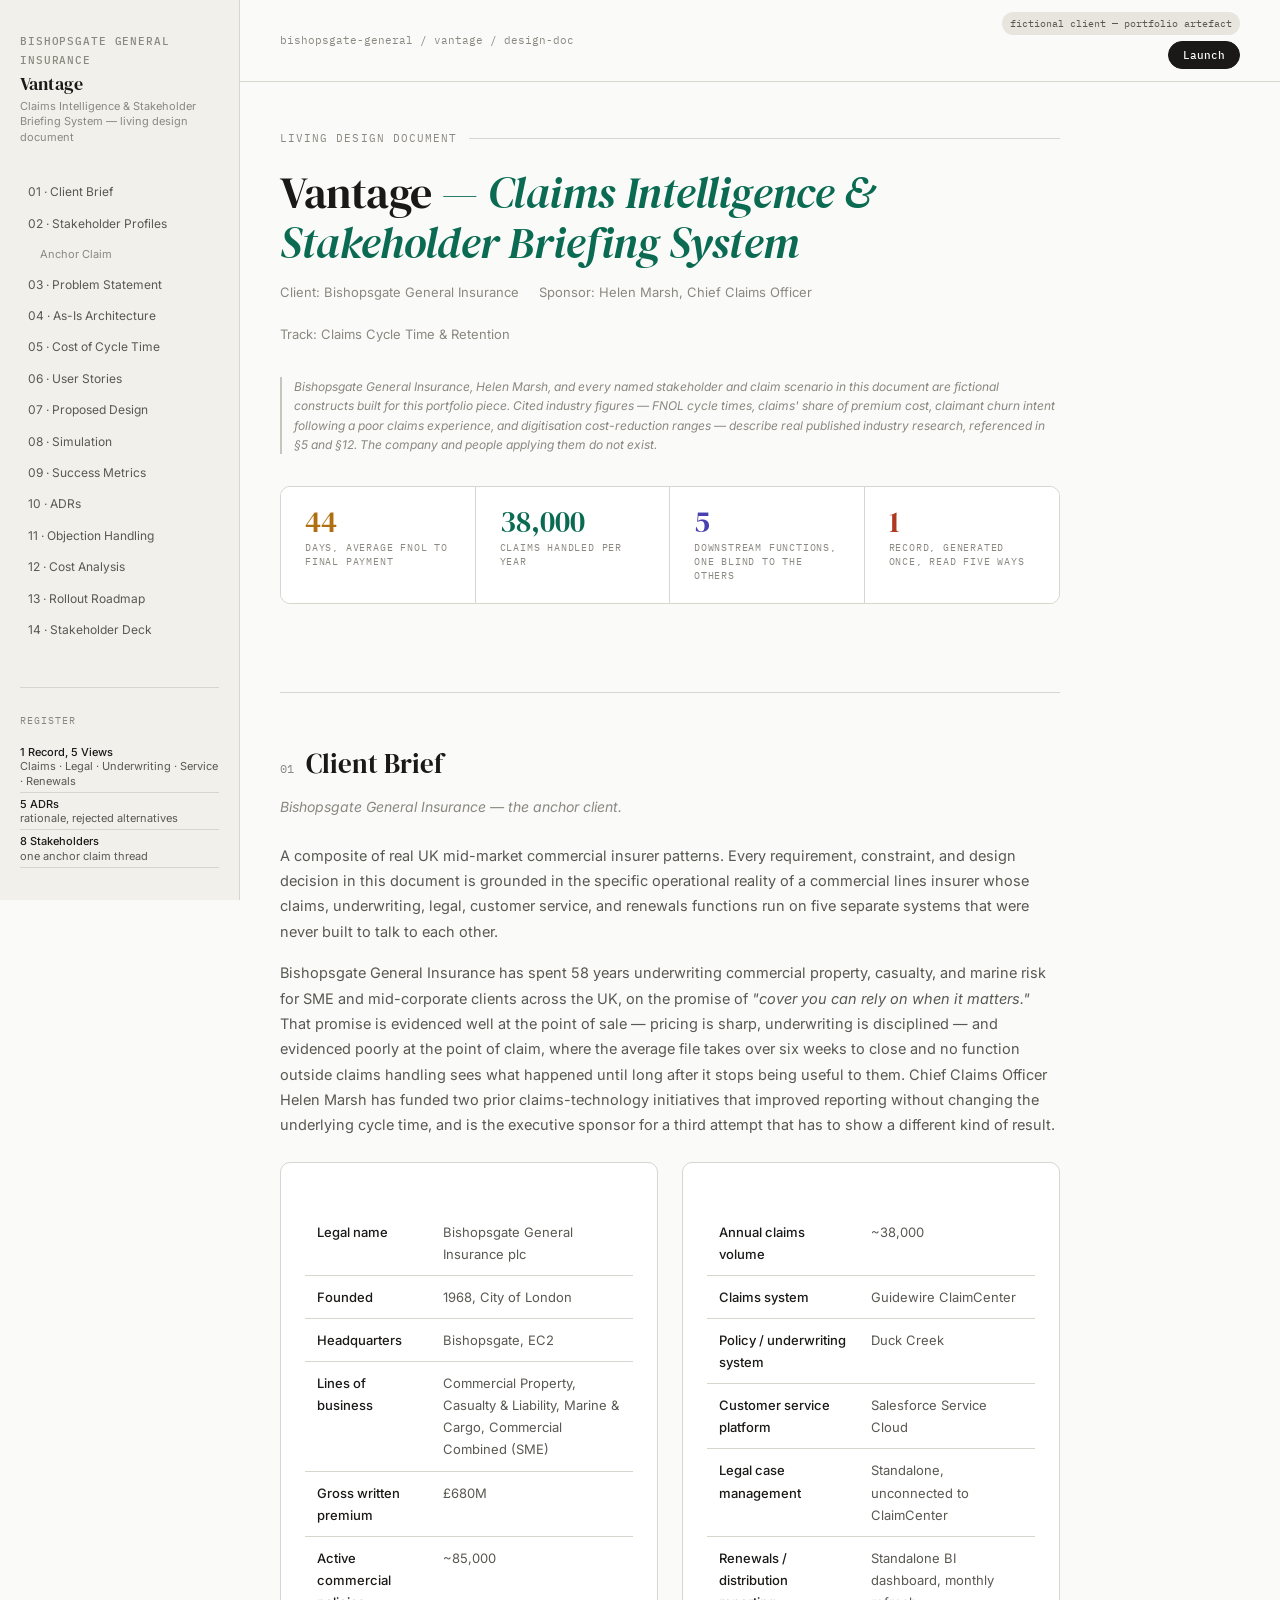
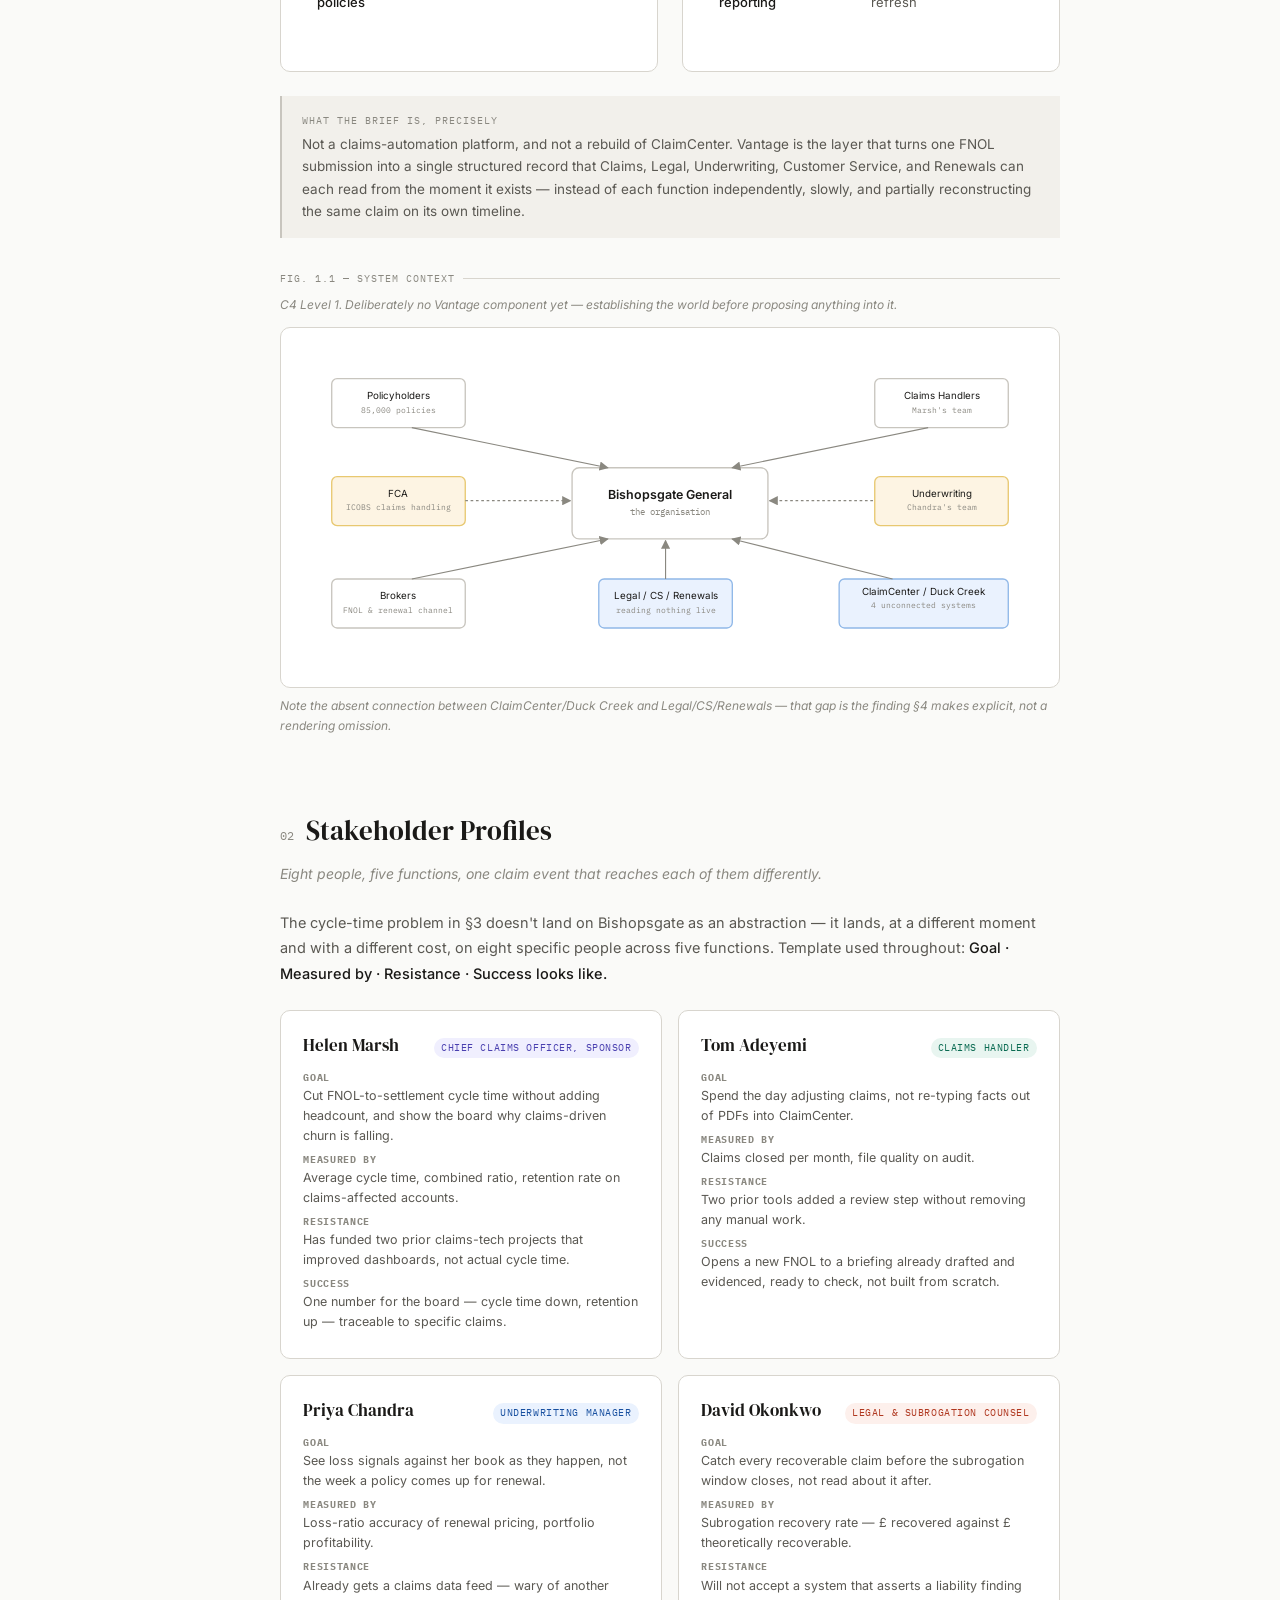
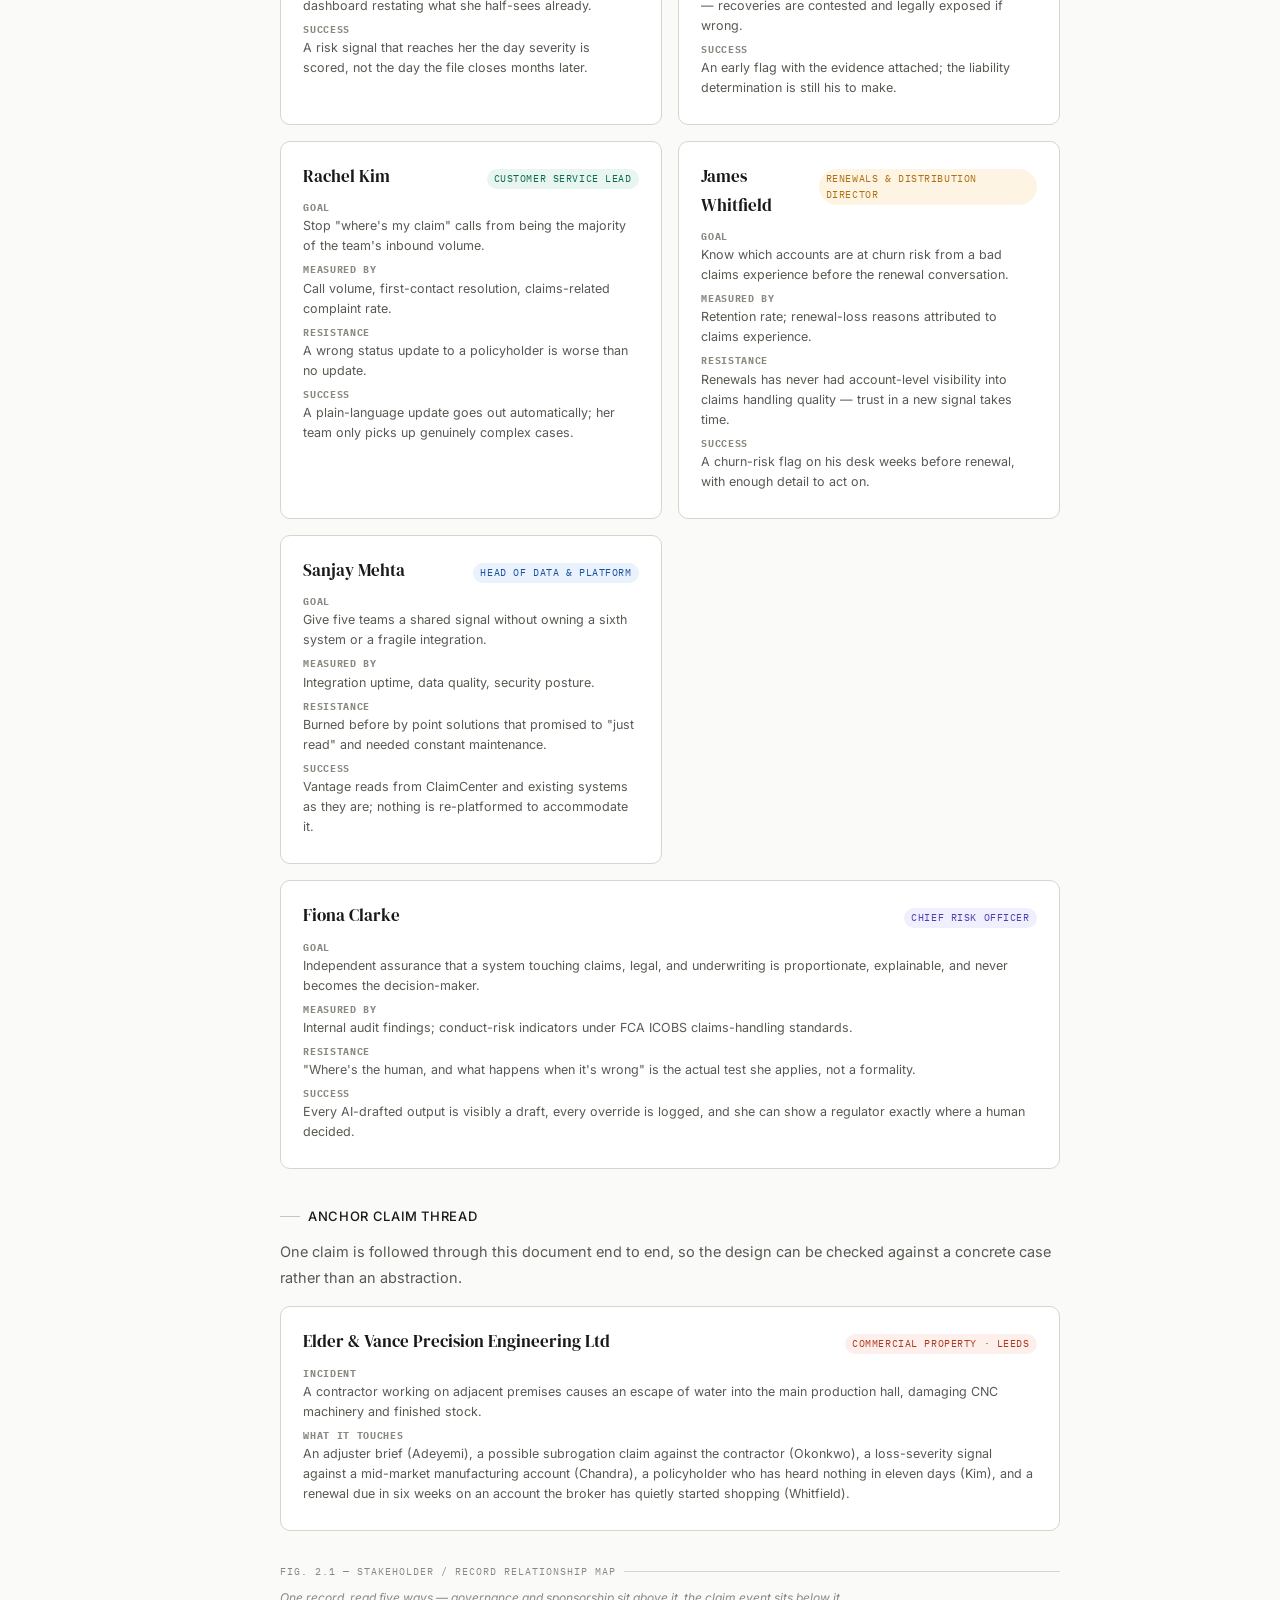
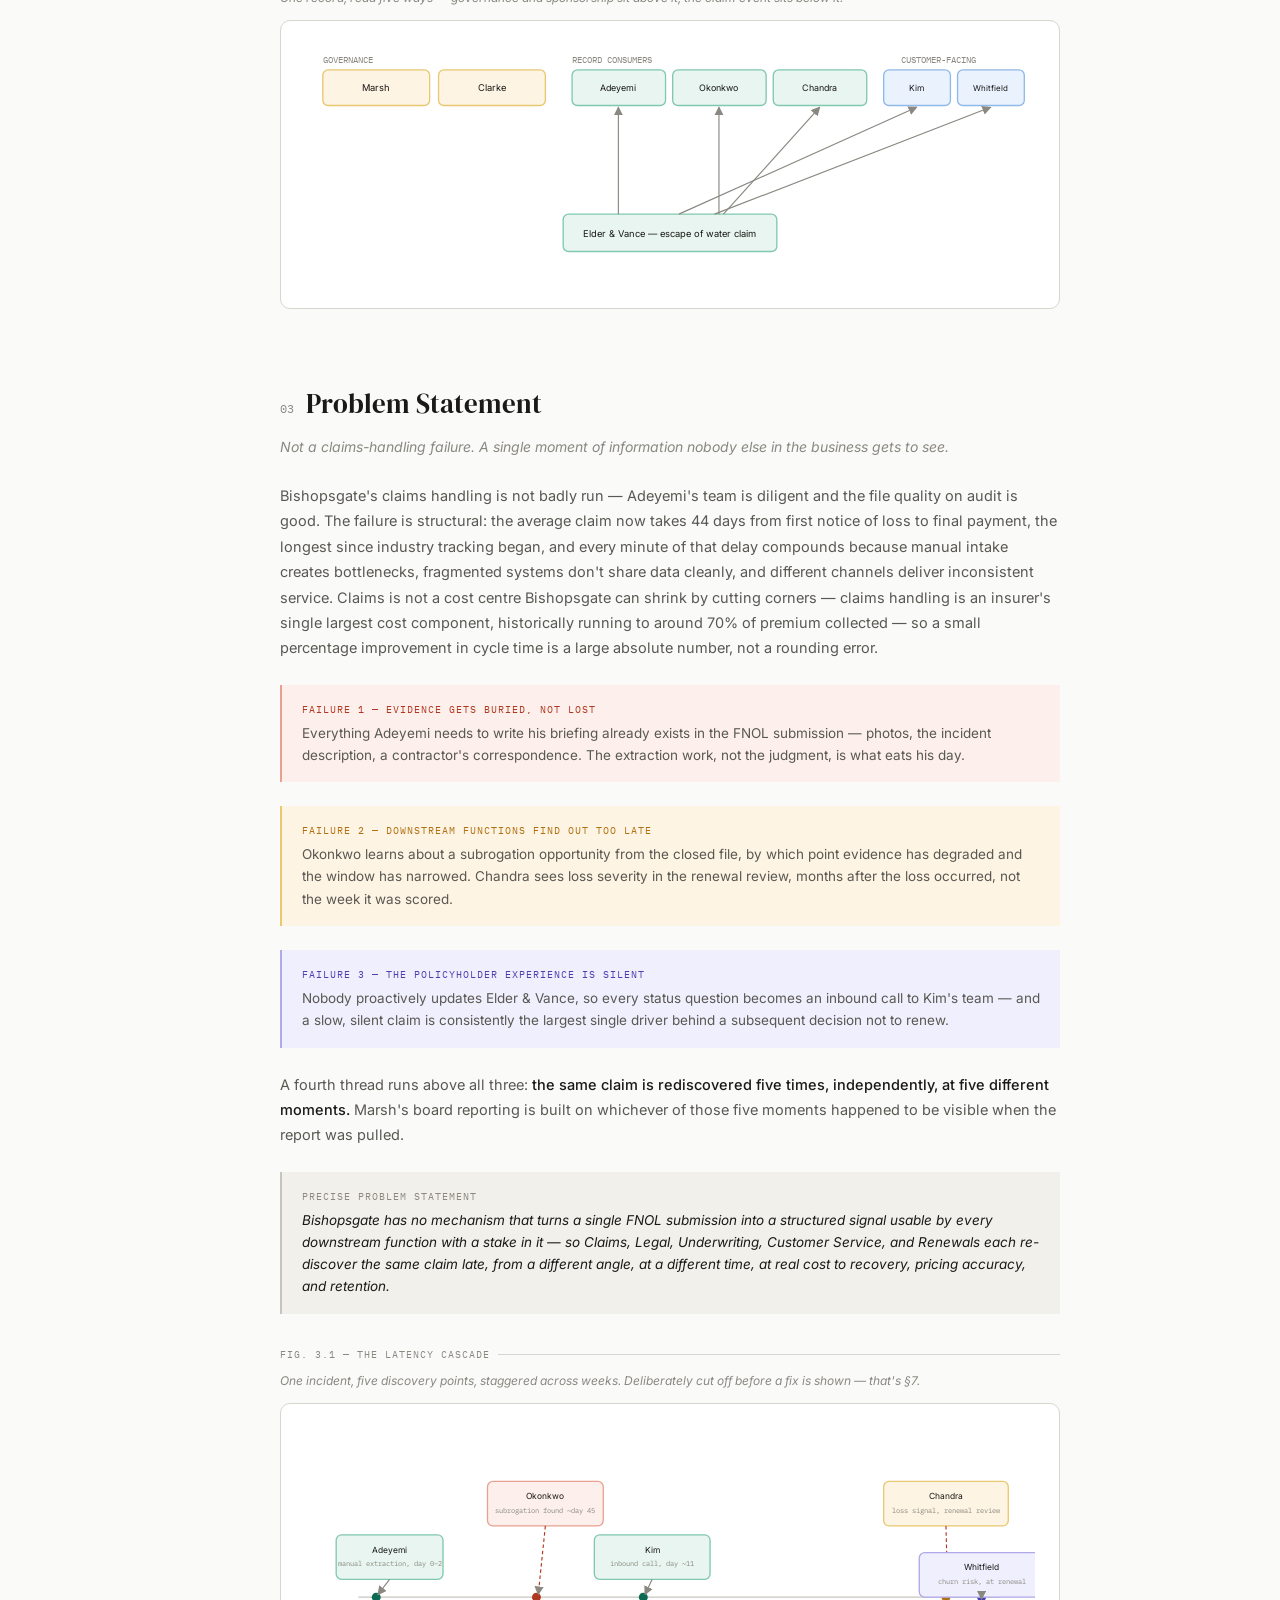
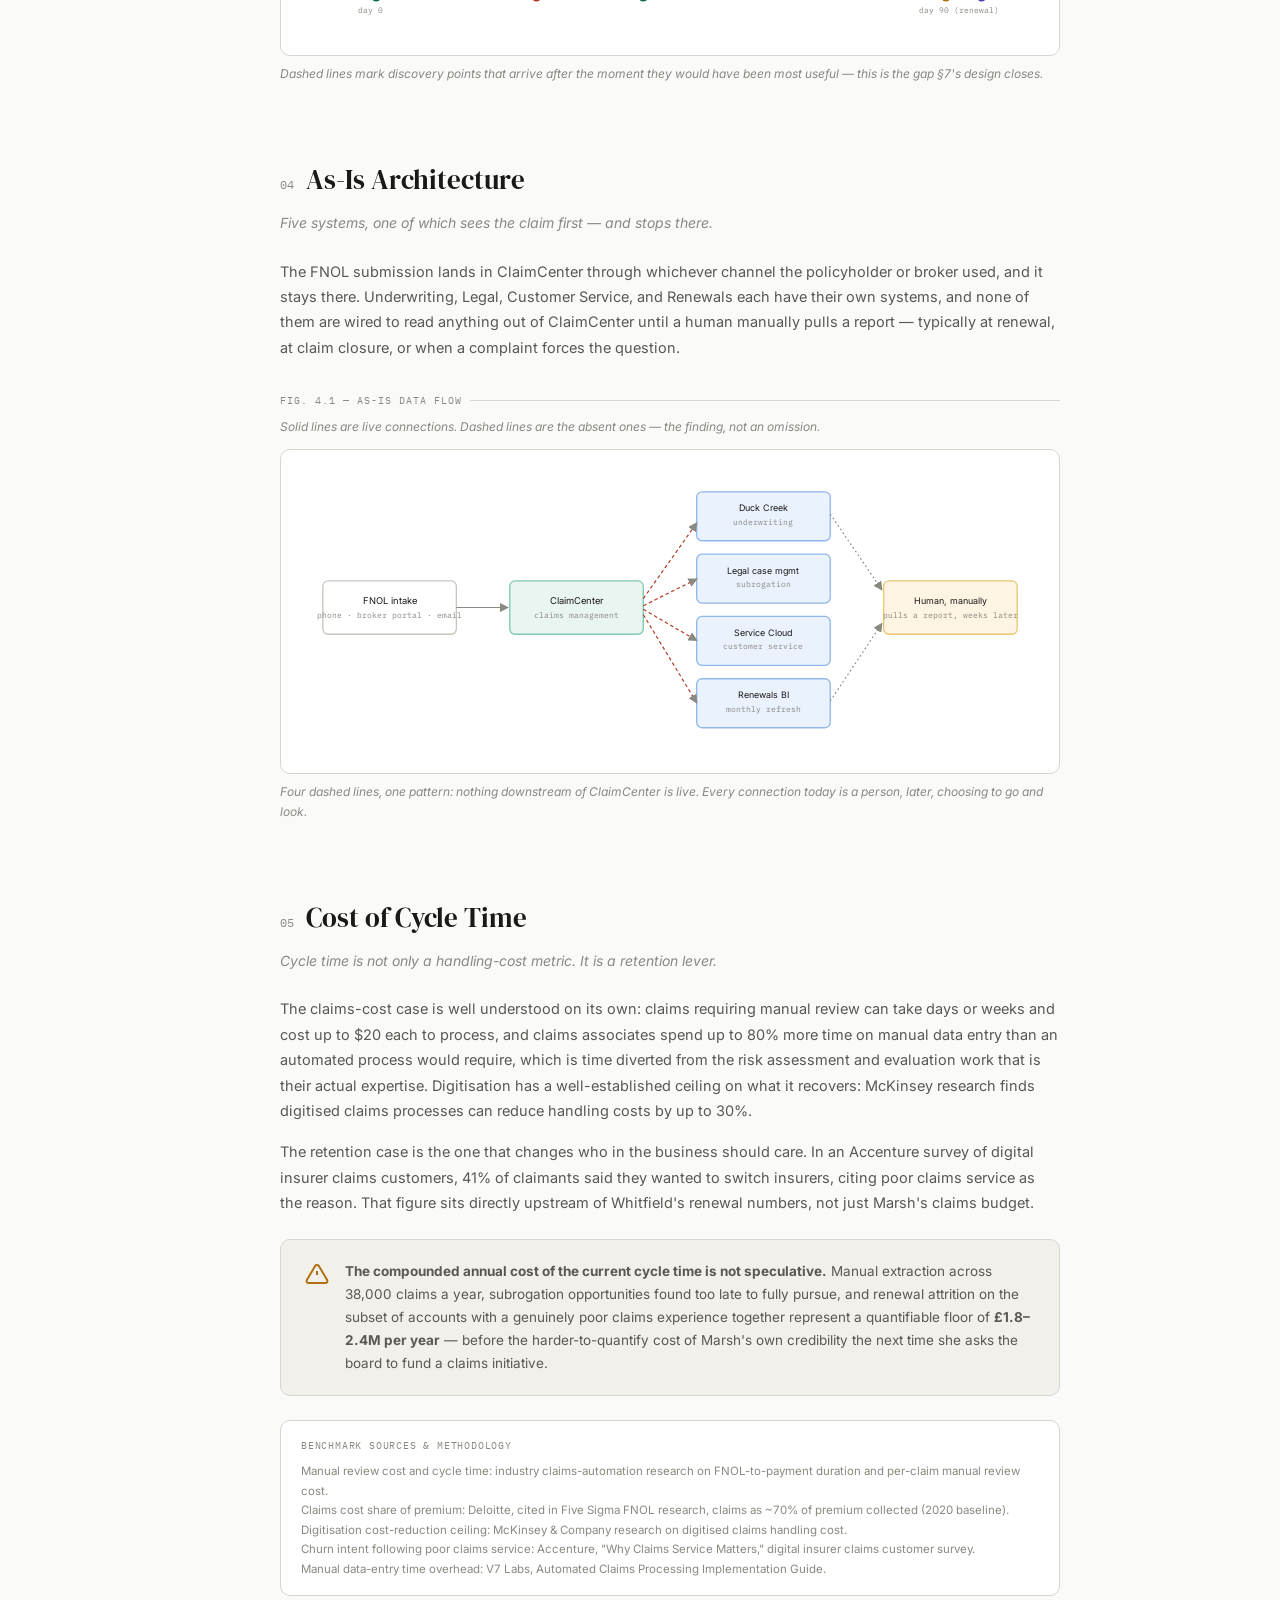
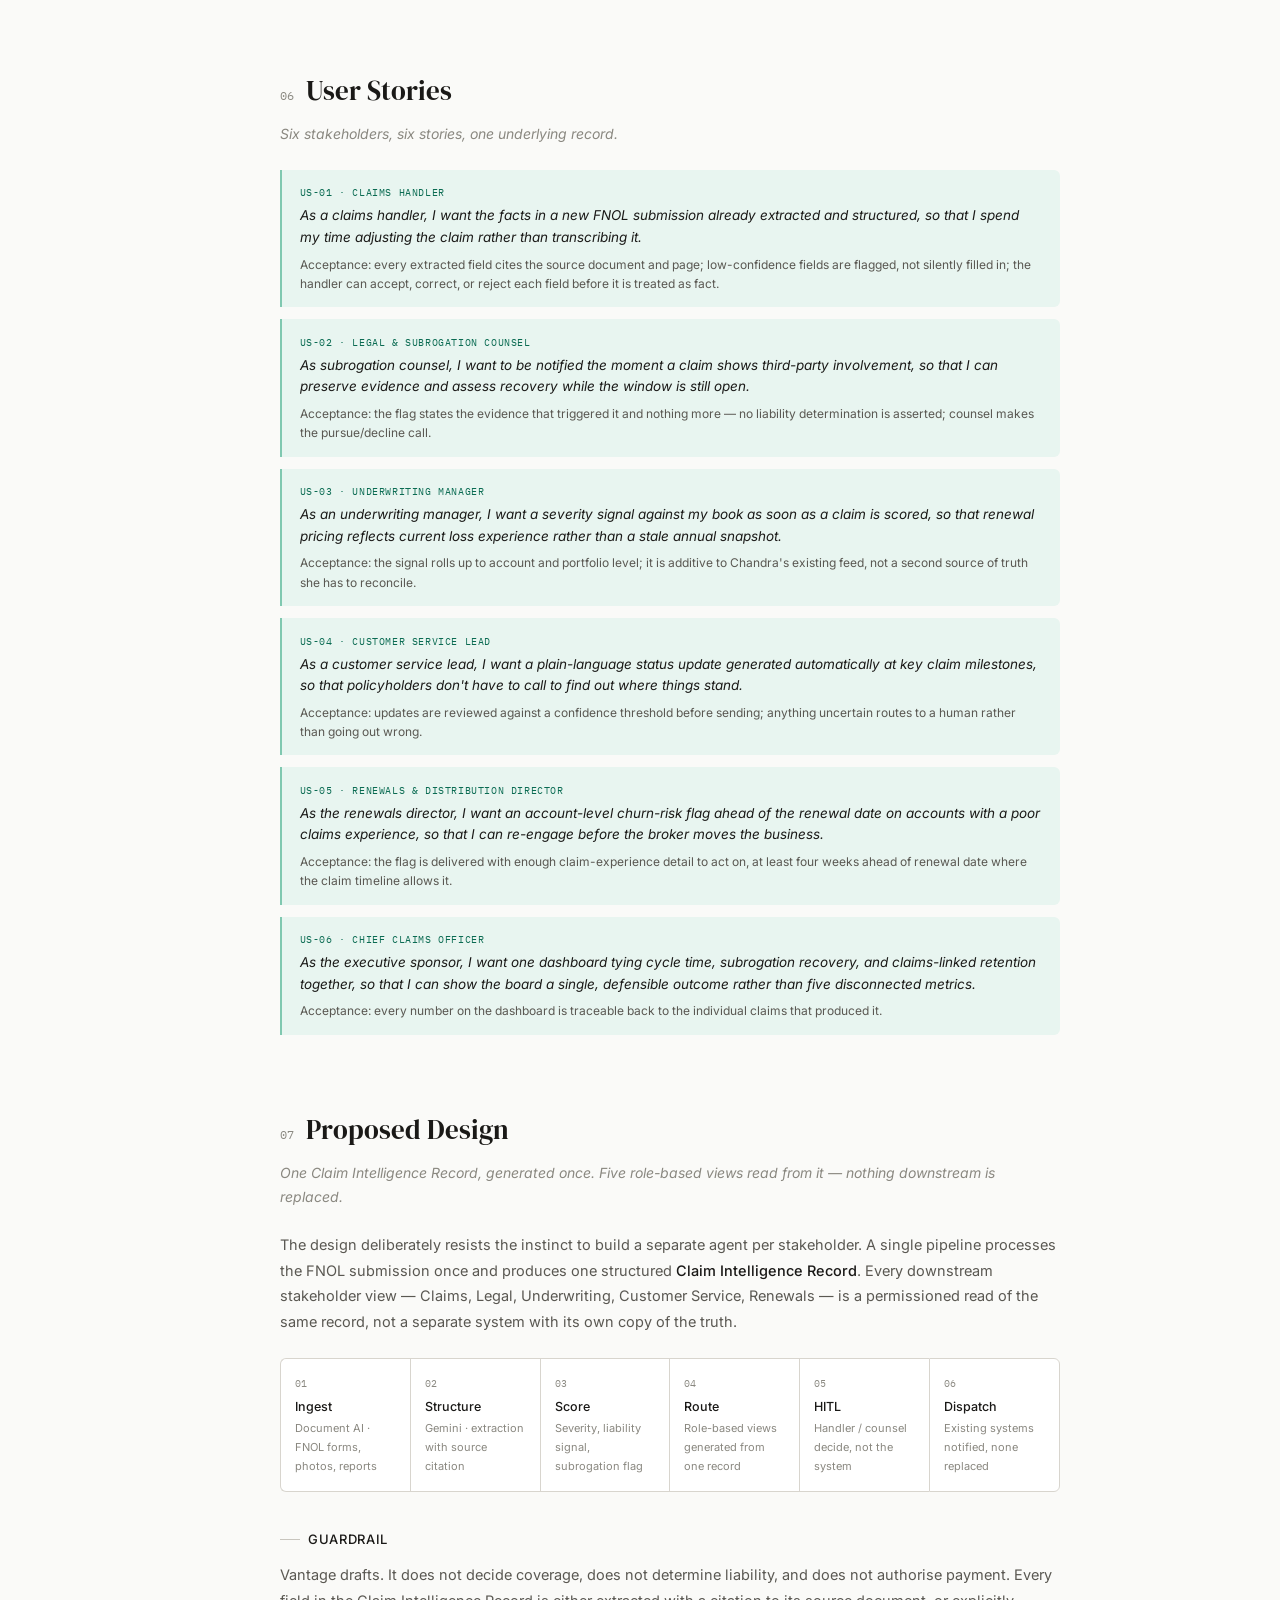
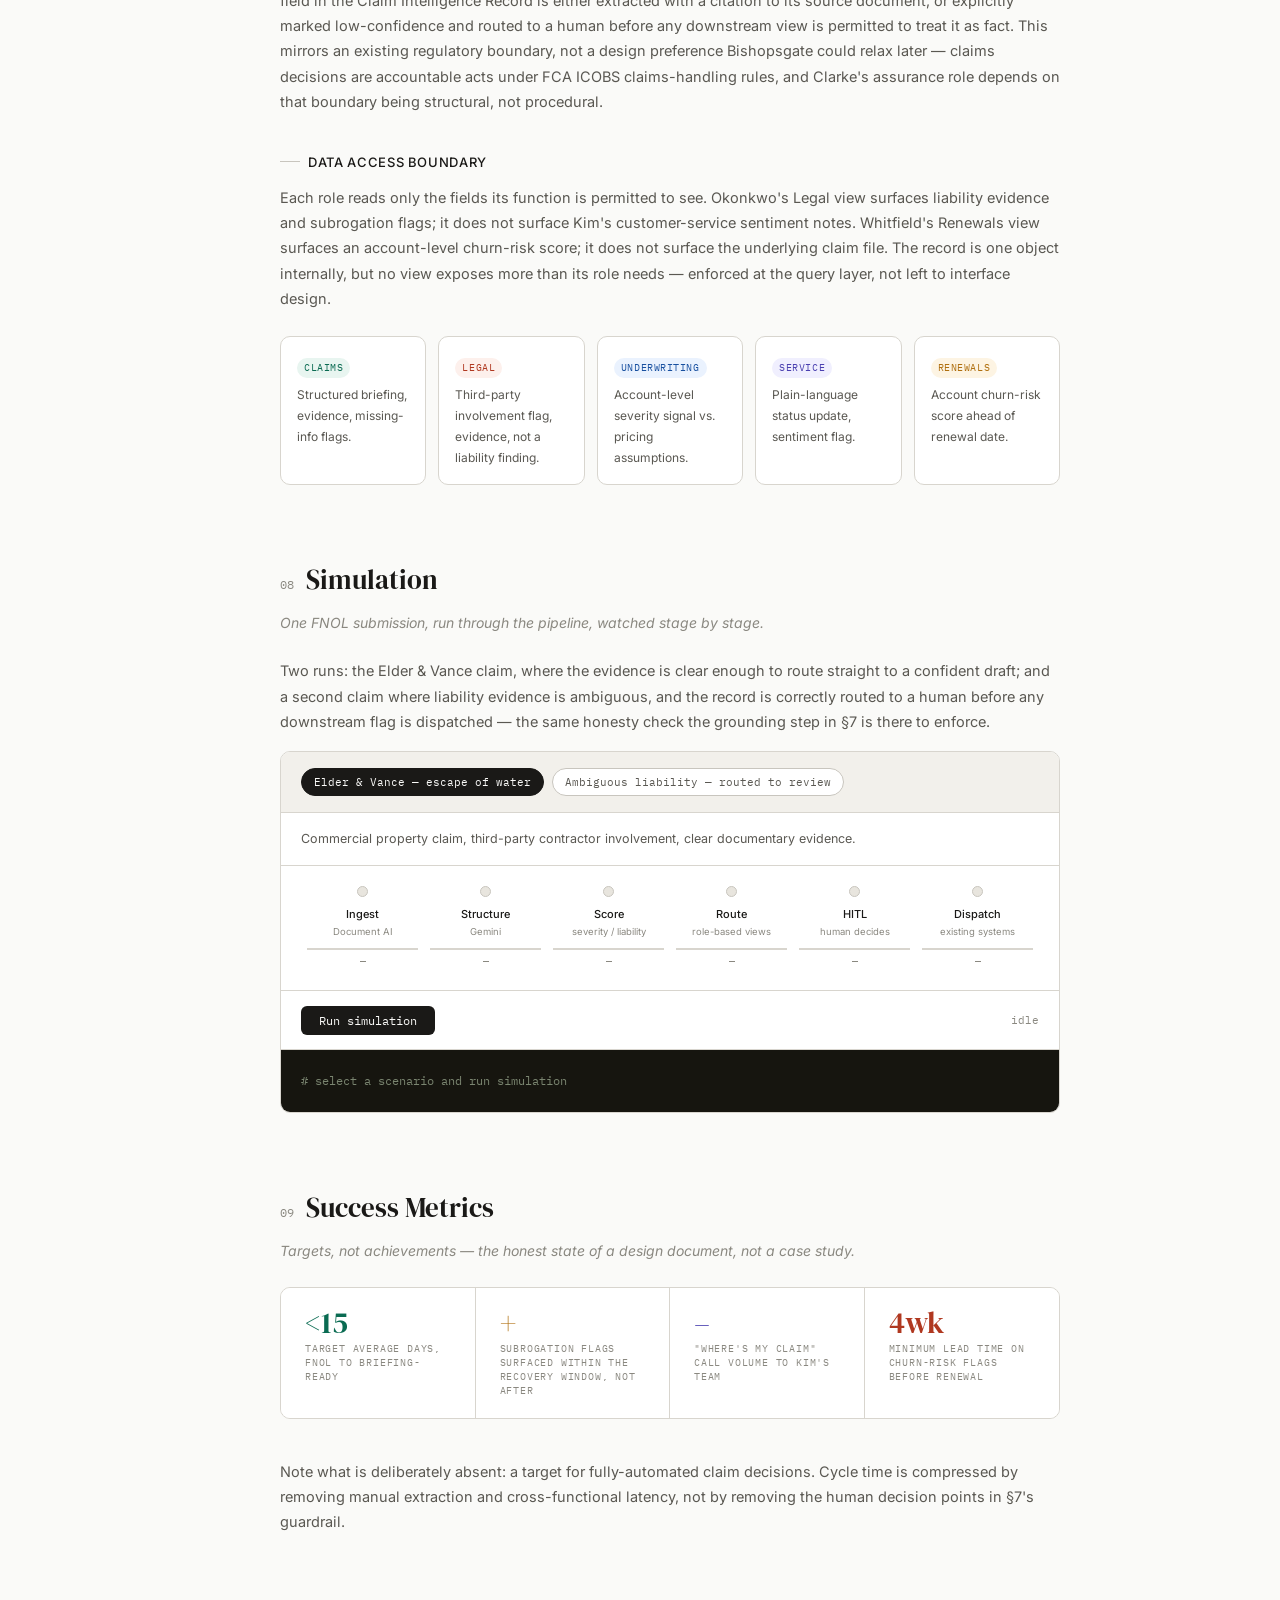
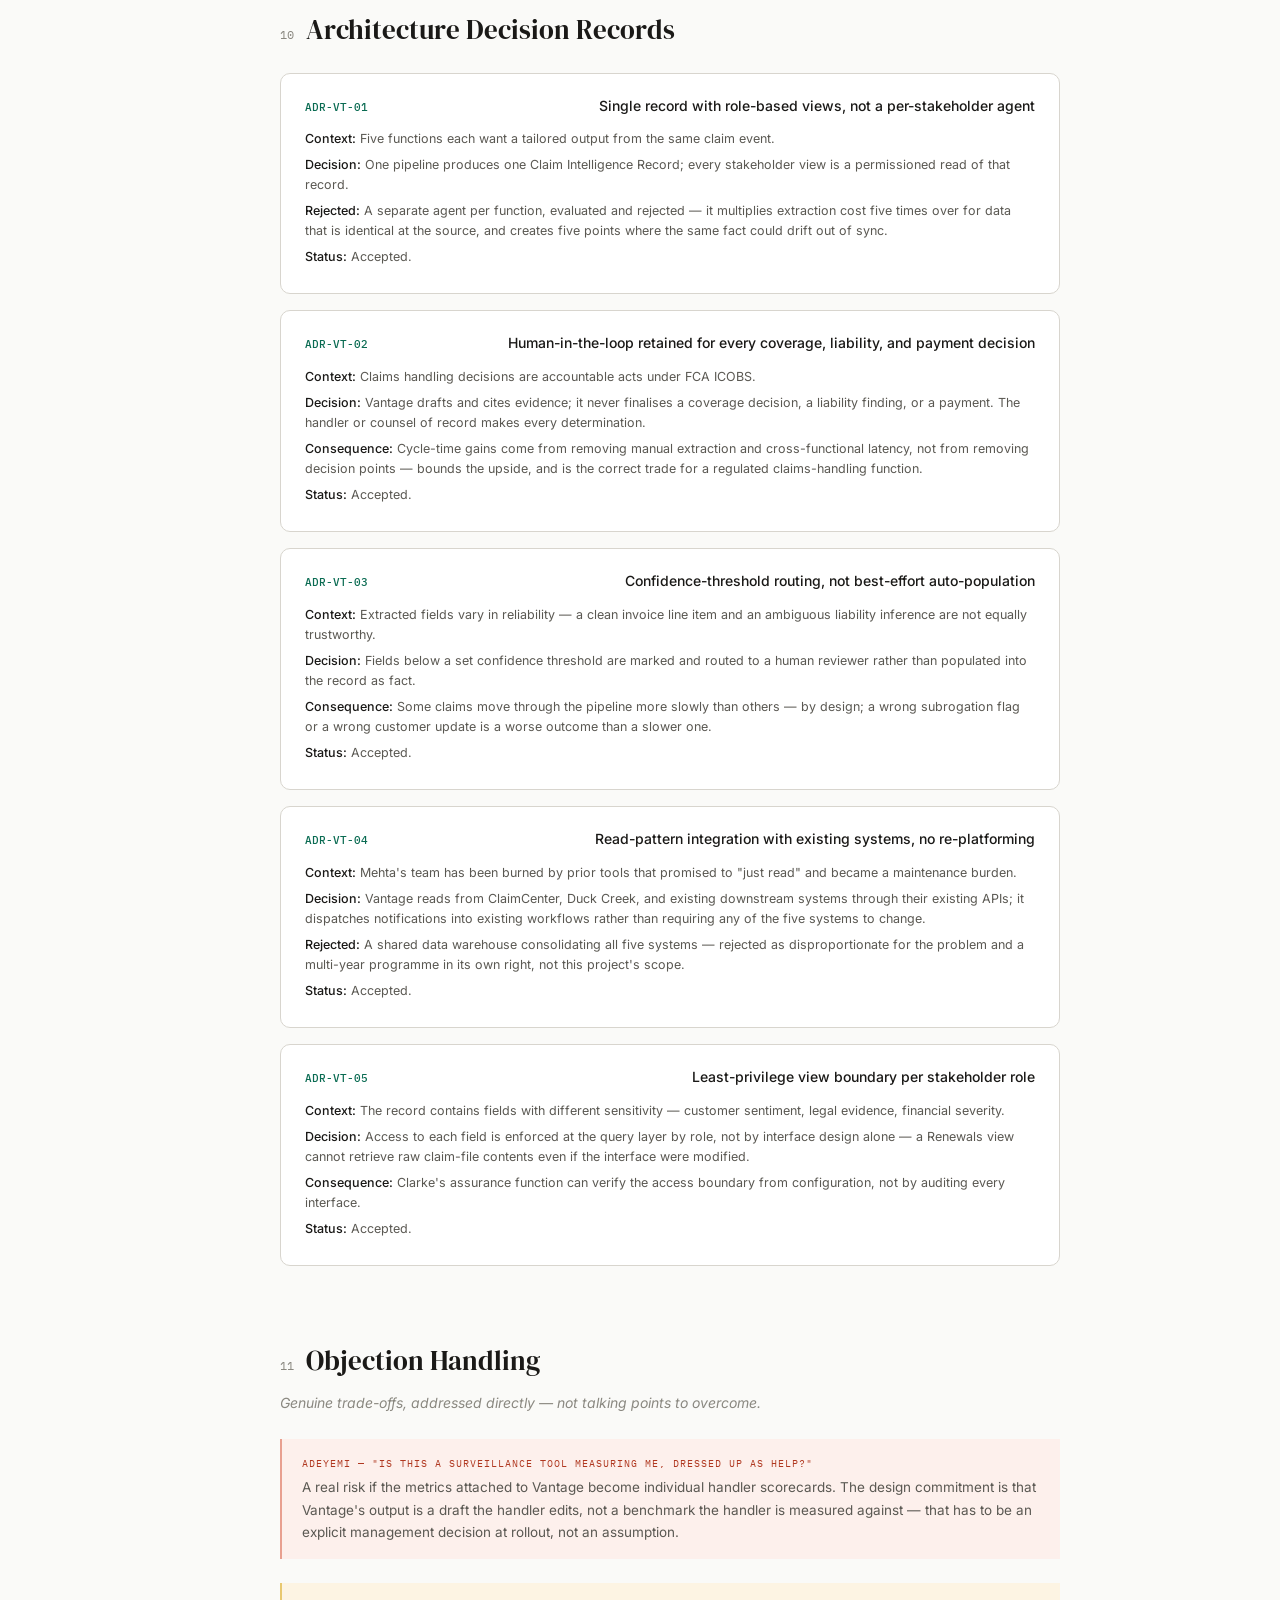
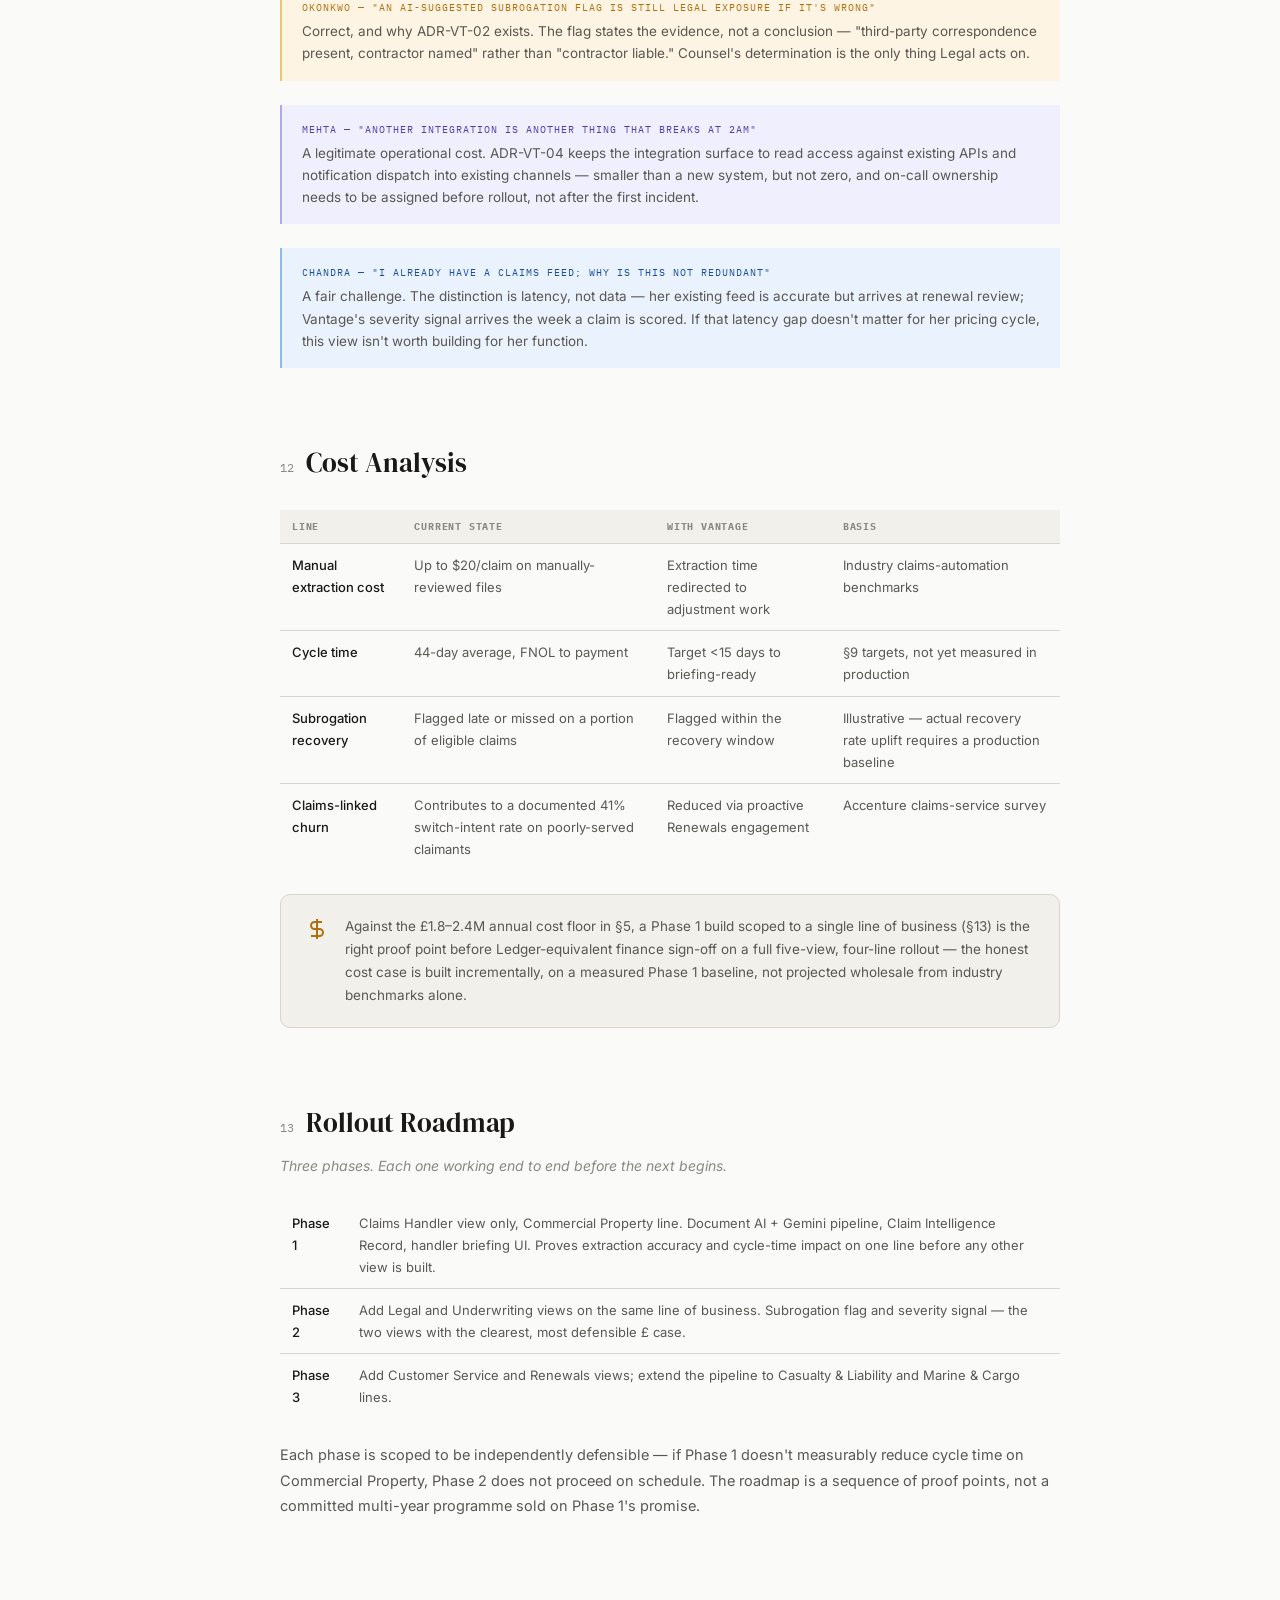
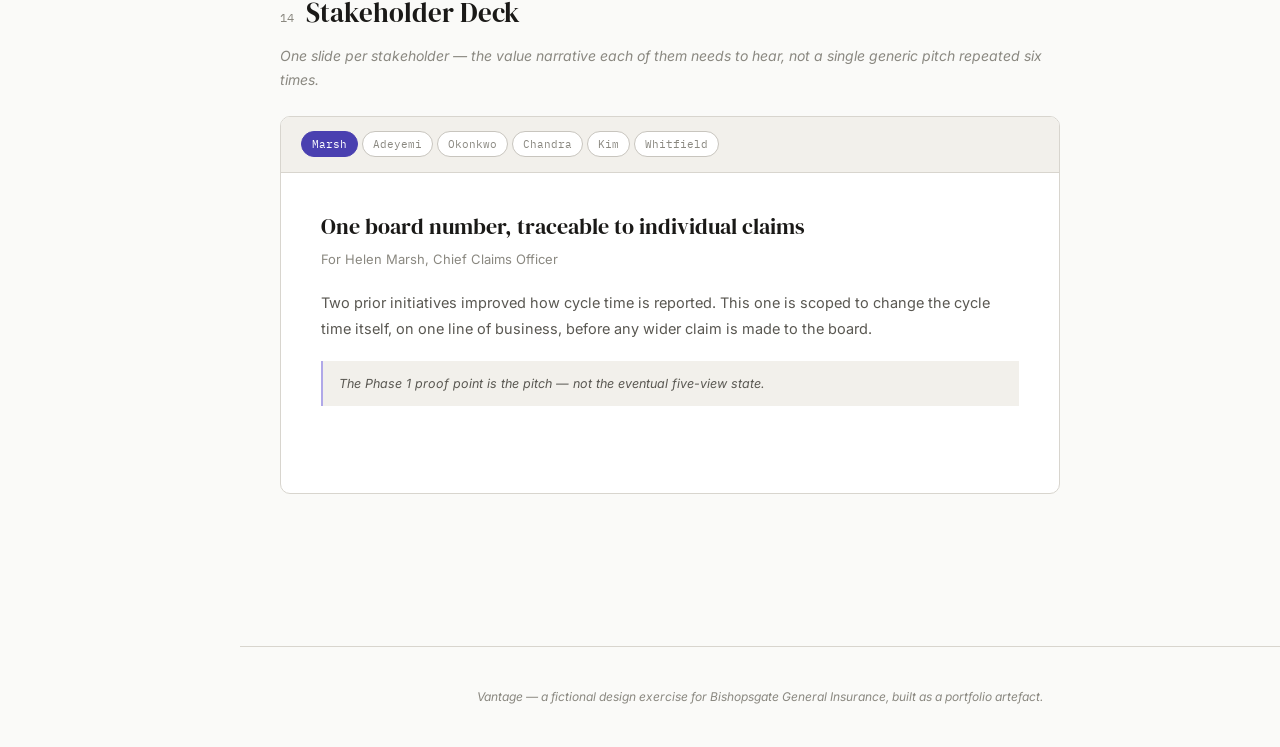
==== commit ad85bde6: "Add Launch button to design doc" ====
--- a/index.html
+++ b/index.html
@@ -225,6 +225,26 @@
   .card-grid { grid-template-columns: 1fr; }
   .stat-grid { grid-template-columns: repeat(2,1fr); }
 }
+
+/* LAUNCH */
+.topbar-right { flex-direction: column; align-items: flex-end; gap: 6px; }
+.launch-btn { font-family: var(--mono); font-size: 11px; font-weight: 500; padding: 6px 14px; border-radius: 99px; border: 1px solid var(--text); background: var(--text); color: var(--bg); cursor: pointer; transition: background 0.15s, border-color 0.15s; }
+.launch-btn:hover { background: var(--teal); border-color: var(--teal); }
+.launch-btn:focus-visible, .launch-close:focus-visible, .launch-link:focus-visible { outline: 2px solid var(--blue); outline-offset: 2px; }
+.launch { position: fixed; inset: 0; z-index: 1000; background: var(--bg); display: flex; flex-direction: column; }
+.launch[hidden] { display: none; }
+.launch-bar { display: flex; align-items: center; justify-content: space-between; gap: 16px; padding: 0.6rem 1.25rem; border-bottom: 1px solid var(--border); background: var(--bg2); }
+.launch-title { font-family: var(--mono); font-size: 11px; color: var(--text2); }
+.launch-actions { display: flex; align-items: center; gap: 16px; }
+.launch-link { font-family: var(--mono); font-size: 11px; color: var(--text2); text-decoration: underline; }
+.launch-link[hidden] { display: none; }
+.launch-close { font-family: var(--mono); font-size: 11px; padding: 5px 12px; border-radius: 99px; border: 1px solid var(--border2); background: var(--bg); color: var(--text); cursor: pointer; }
+.launch-close:hover { background: var(--bg3); }
+.launch-frame { flex: 1; width: 100%; border: 0; background: #fff; }
+.launch-frame[hidden] { display: none; }
+.launch-note { flex: 1; display: flex; align-items: center; justify-content: center; padding: 2rem; text-align: center; color: var(--text2); font-size: 14px; }
+.launch-note[hidden] { display: none; }
+body.launch-open { overflow: hidden; }
 </style>
 </head>
 <body>
@@ -262,7 +282,7 @@
 <div class="main">
   <div class="topbar">
     <div class="topbar-breadcrumb">bishopsgate-general / vantage / design-doc</div>
-    <div class="topbar-right"><span class="topbar-tag">fictional client — portfolio artefact</span></div>
+    <div class="topbar-right"><span class="topbar-tag">fictional client — portfolio artefact</span><button type="button" class="launch-btn" id="launch-open">Launch</button></div>
   </div>
 
   <div class="content">
@@ -958,5 +978,54 @@
   links.forEach(a => { const href = a.getAttribute('href').replace('#',''); a.classList.toggle('active', href === current); });
 }, { passive: true });
 </script>
+
+<div class="launch" id="launch" role="dialog" aria-modal="true" aria-labelledby="launch-title" hidden>
+  <div class="launch-bar">
+    <div class="launch-title" id="launch-title">Vantage live demo — claims handler screen</div>
+    <div class="launch-actions">
+      <a class="launch-link" id="launch-link" href="#" target="_blank" rel="noopener" hidden>Open in new tab</a>
+      <button type="button" class="launch-close" id="launch-close">Close</button>
+    </div>
+  </div>
+  <iframe class="launch-frame" id="launch-frame" title="Vantage claims handler screen" referrerpolicy="no-referrer" hidden></iframe>
+  <div class="launch-note" id="launch-note" hidden>The live demo opens here once it is deployed.</div>
+</div>
+<script>
+(function () {
+  // Set this to the deployed app address once it is live, for example "https://vantage-app-abc123-nw.a.run.app/".
+  // While it is empty, the Launch button shows a "not deployed yet" message instead of a broken page.
+  var APP_URL = "";
+
+  var overlay = document.getElementById('launch');
+  var frame = document.getElementById('launch-frame');
+  var note = document.getElementById('launch-note');
+  var link = document.getElementById('launch-link');
+  var openBtn = document.getElementById('launch-open');
+  var closeBtn = document.getElementById('launch-close');
+  var loaded = false;
+
+  function open() {
+    overlay.hidden = false;
+    document.body.classList.add('launch-open');
+    if (APP_URL) {
+      // The app loads only on the first open, so people reading the doc do not trigger it.
+      if (!loaded) { frame.src = APP_URL; loaded = true; }
+      frame.hidden = false; note.hidden = true;
+      link.href = APP_URL; link.hidden = false;
+    } else {
+      frame.hidden = true; note.hidden = false; link.hidden = true;
+    }
+    closeBtn.focus();
+  }
+  function close() {
+    overlay.hidden = true;
+    document.body.classList.remove('launch-open');
+    openBtn.focus();
+  }
+  openBtn.addEventListener('click', open);
+  closeBtn.addEventListener('click', close);
+  document.addEventListener('keydown', function (e) { if (e.key === 'Escape' && !overlay.hidden) close(); });
+})();
+</script>
 </body>
 </html>
